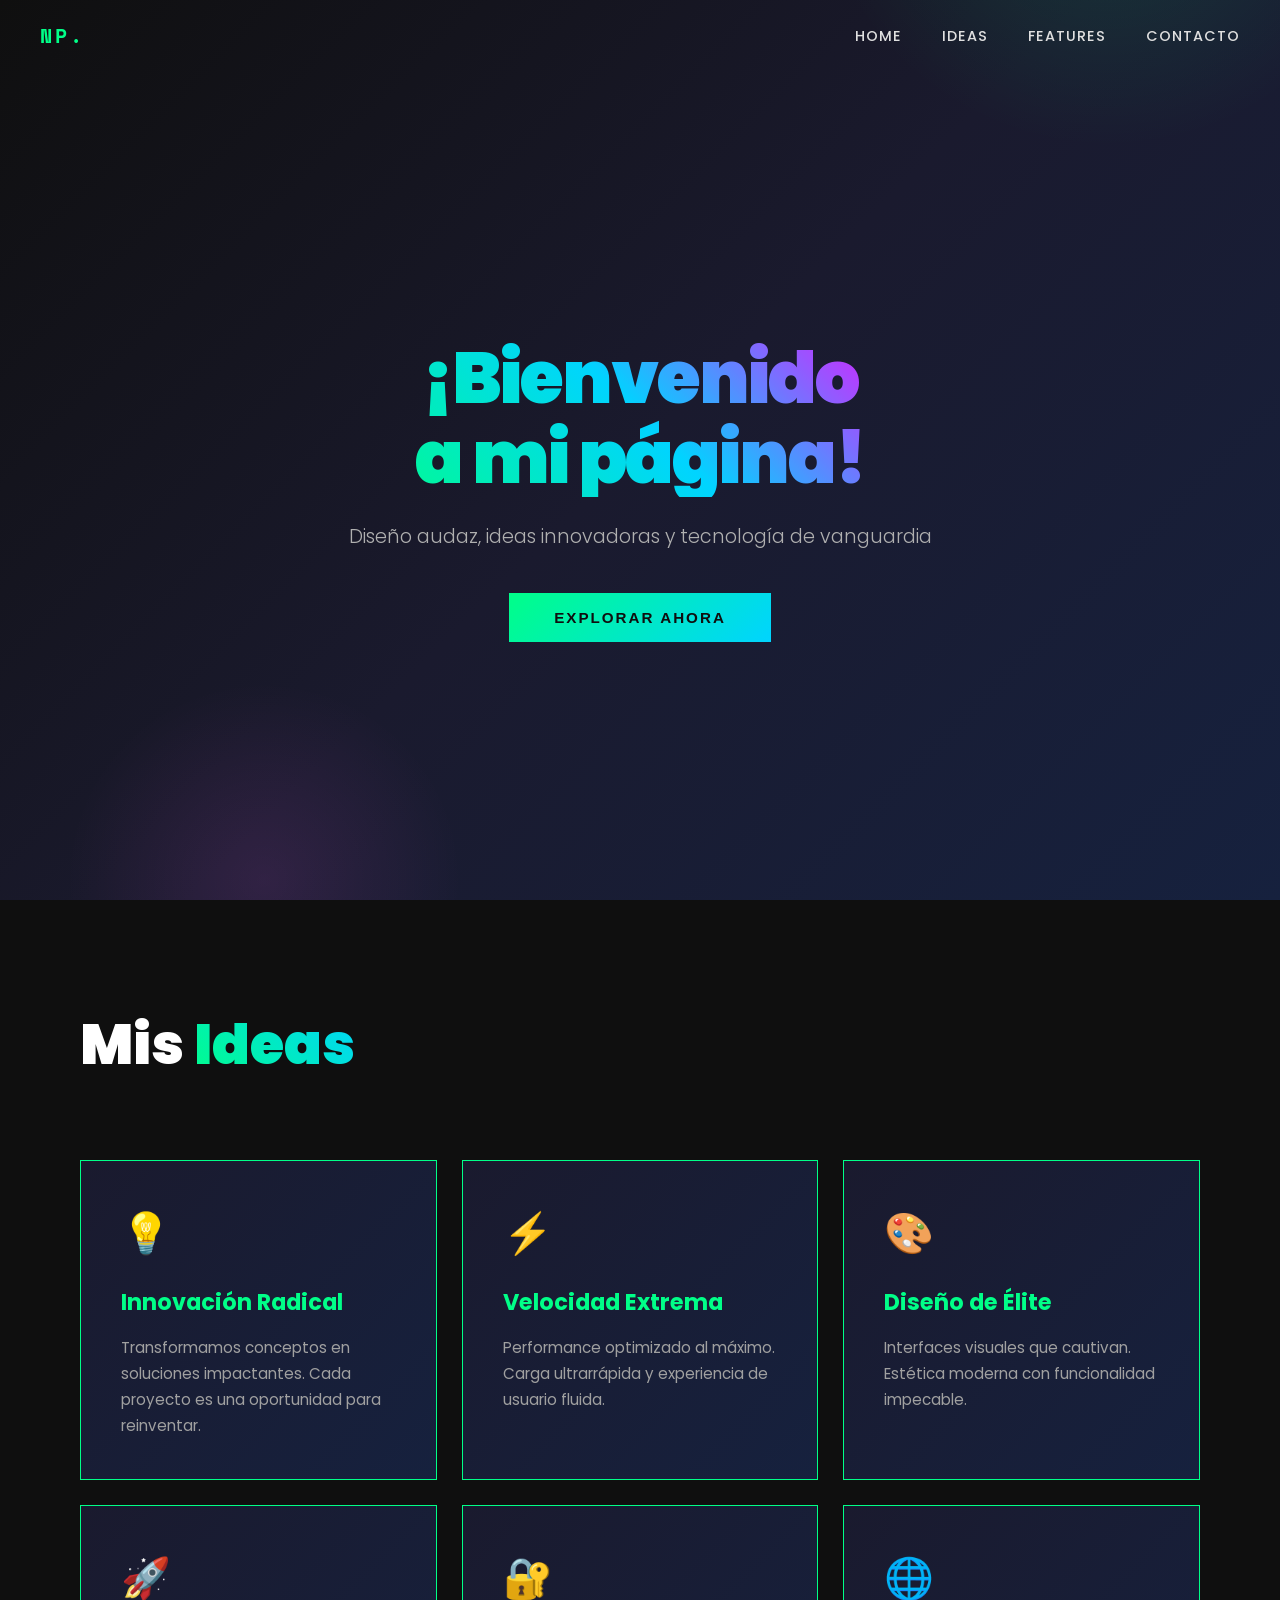
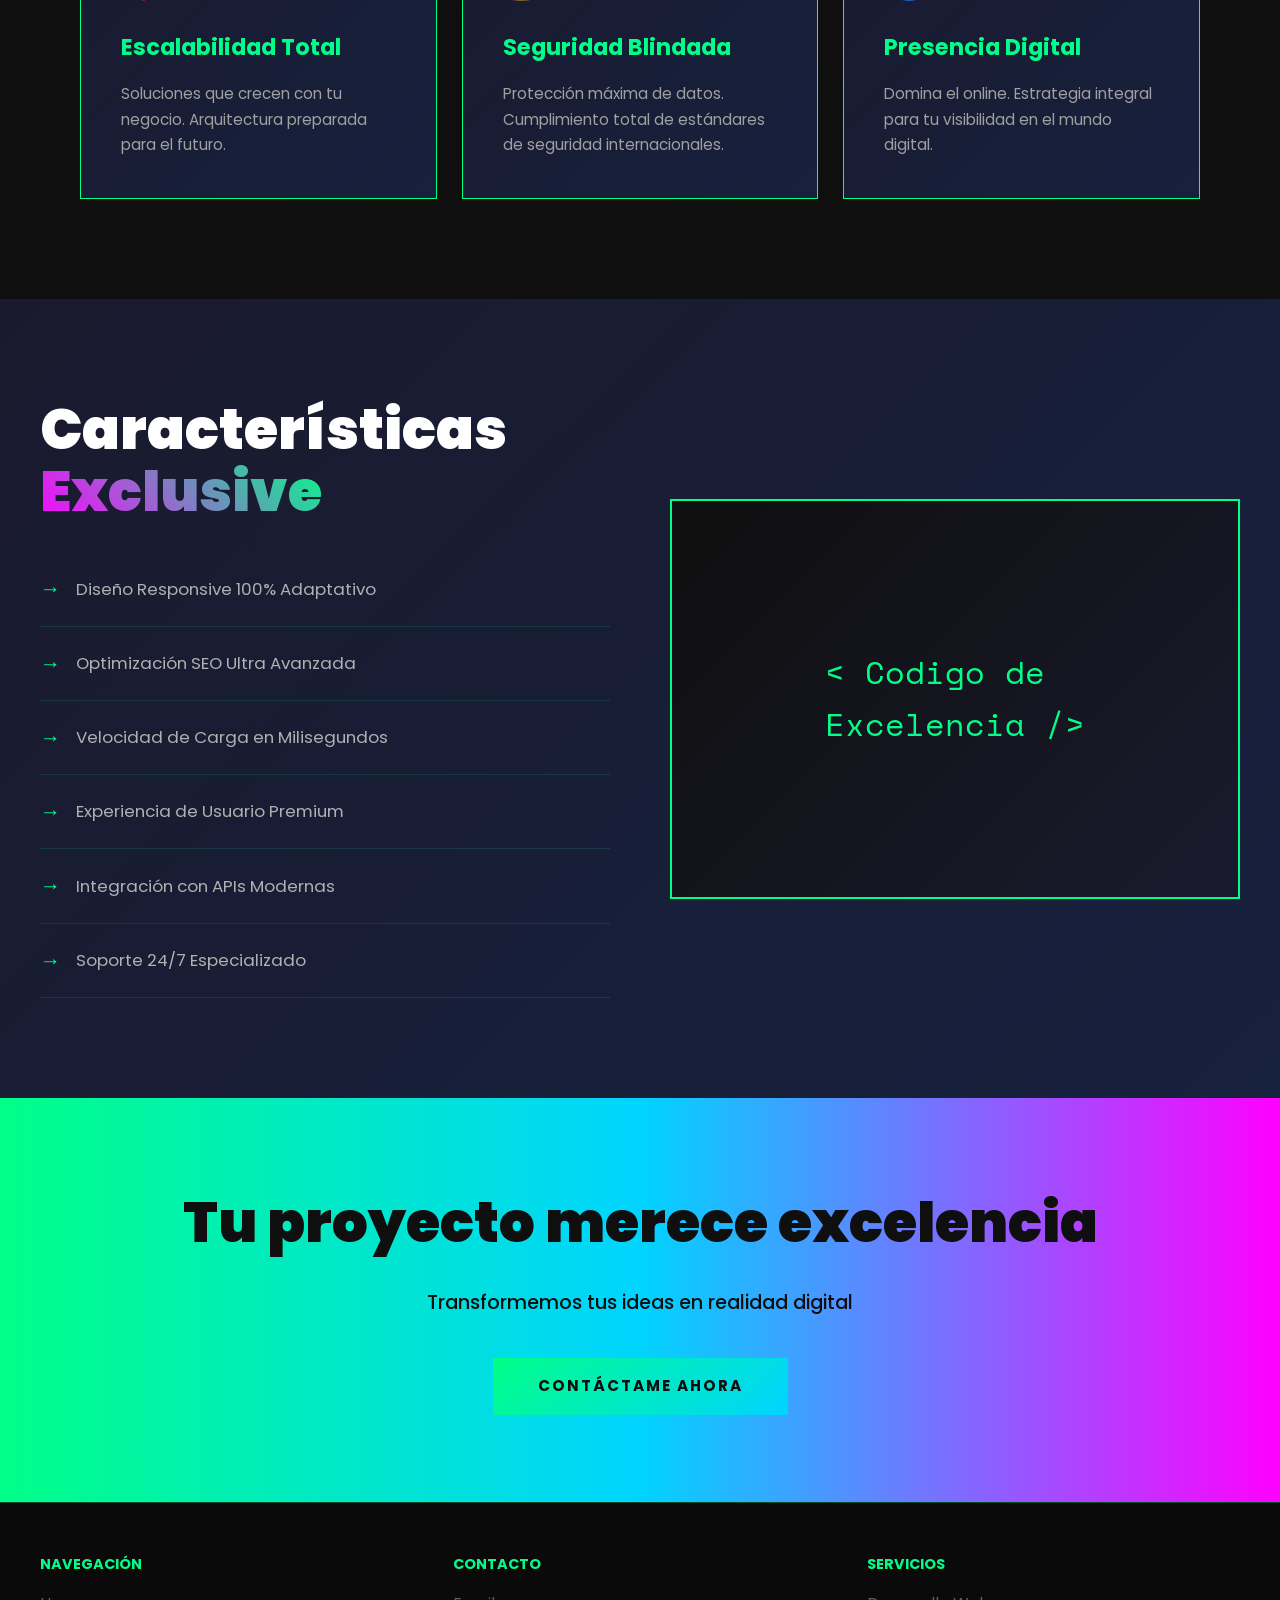
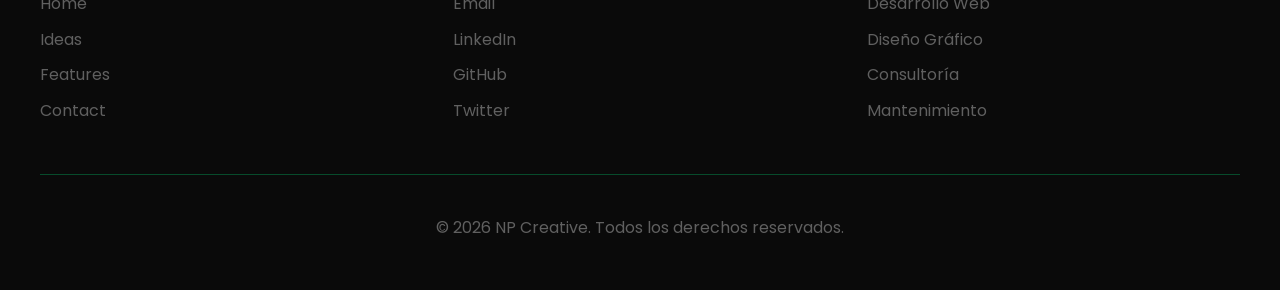
==== index.html @ 991c985b "Antiguo — Creado: página de contacto y CSS compartido" ====
<!DOCTYPE html>
<html lang="es">
<head>
    <meta charset="UTF-8">
    <meta name="viewport" content="width=device-width, initial-scale=1.0">
    <title>Bienvenido a mi página</title>
    <link href="https://fonts.googleapis.com/css2?family=Poppins:wght@300;500;700;900&family=Space+Mono:wght@400;700&display=swap" rel="stylesheet">
    <link rel="stylesheet" href="styles.css">
</head>
<body>
    <!-- Header Minimalista -->
    <header>
        <div class="logo">NP.</div>
        <nav>
            <ul>
                <li><a href="index.html">Home</a></li>
                <li><a href="index.html#ideas">Ideas</a></li>
                <li><a href="index.html#features">Features</a></li>
                <li><a href="contacto.html">Contacto</a></li>
            </ul>
        </nav>
    </header>

    <!-- Hero Impactante -->
    <section class="hero" id="inicio">
        <div class="hero-content">
            <h1>¡Bienvenido<br>a mi página!</h1>
            <p>Diseño audaz, ideas innovadoras y tecnología de vanguardia</p>
            <button class="btn-primary">Explorar Ahora</button>
        </div>
    </section>

    <!-- Ideas Destacadas -->
    <section class="ideas-section" id="ideas">
        <div class="container">
            <h2 class="section-title">Mis <span>Ideas</span></h2>
            <div class="ideas-grid">
                <div class="idea-card">
                    <div class="idea-icon">💡</div>
                    <h3>Innovación Radical</h3>
                    <p>Transformamos conceptos en soluciones impactantes. Cada proyecto es una oportunidad para reinventar.</p>
                </div>
                <div class="idea-card">
                    <div class="idea-icon">⚡</div>
                    <h3>Velocidad Extrema</h3>
                    <p>Performance optimizado al máximo. Carga ultrarrápida y experiencia de usuario fluida.</p>
                </div>
                <div class="idea-card">
                    <div class="idea-icon">🎨</div>
                    <h3>Diseño de Élite</h3>
                    <p>Interfaces visuales que cautivan. Estética moderna con funcionalidad impecable.</p>
                </div>
                <div class="idea-card">
                    <div class="idea-icon">🚀</div>
                    <h3>Escalabilidad Total</h3>
                    <p>Soluciones que crecen con tu negocio. Arquitectura preparada para el futuro.</p>
                </div>
                <div class="idea-card">
                    <div class="idea-icon">🔐</div>
                    <h3>Seguridad Blindada</h3>
                    <p>Protección máxima de datos. Cumplimiento total de estándares de seguridad internacionales.</p>
                </div>
                <div class="idea-card">
                    <div class="idea-icon">🌐</div>
                    <h3>Presencia Digital</h3>
                    <p>Domina el online. Estrategia integral para tu visibilidad en el mundo digital.</p>
                </div>
            </div>
        </div>
    </section>

    <!-- Features Avanzadas -->
    <section class="features-section" id="features">
        <div class="features-content">
            <h2>Características <span>Exclusive</span></h2>
            <ul class="features-list">
                <li>Diseño Responsive 100% Adaptativo</li>
                <li>Optimización SEO Ultra Avanzada</li>
                <li>Velocidad de Carga en Milisegundos</li>
                <li>Experiencia de Usuario Premium</li>
                <li>Integración con APIs Modernas</li>
                <li>Soporte 24/7 Especializado</li>
            </ul>
        </div>
        <div class="features-visual">
            &lt; Codigo de<br>Excelencia /&gt;
        </div>
    </section>

    <!-- Call to Action -->
    <section class="cta-section" id="contacto">
        <h2>Tu proyecto merece excelencia</h2>
        <p>Transformemos tus ideas en realidad digital</p>
        <a href="contacto.html" class="btn-primary" style="text-decoration: none; display: inline-block;">Contáctame Ahora</a>
    </section>

    <!-- Footer Moderno -->
    <footer>
        <div class="footer-content">
            <div class="footer-col">
                <h4>Navegación</h4>
                <a href="index.html">Home</a>
                <a href="#ideas">Ideas</a>
                <a href="#features">Features</a>
                <a href="contacto.html">Contact</a>
            </div>
            <div class="footer-col">
                <h4>Contacto</h4>
                <a href="mailto:hola@mipagina.com">Email</a>
                <a href="#">LinkedIn</a>
                <a href="#">GitHub</a>
                <a href="#">Twitter</a>
            </div>
            <div class="footer-col">
                <h4>Servicios</h4>
                <a href="#">Desarrollo Web</a>
                <a href="#">Diseño Gráfico</a>
                <a href="#">Consultoría</a>
                <a href="#">Mantenimiento</a>
            </div>
        </div>
        <div class="footer-bottom">
            <p>&copy; 2026 NP Creative. Todos los derechos reservados.</p>
        </div>
    </footer>
</body>
</html>
---- styles.css ----
* {
    margin: 0;
    padding: 0;
    box-sizing: border-box;
}

body {
    font-family: 'Poppins', sans-serif;
    line-height: 1.6;
    color: #1a1a1a;
    background: #0f0f0f;
    overflow-x: hidden;
}

/* Header Minimalista */
header {
    background: transparent;
    padding: 20px 40px;
    position: fixed;
    top: 0;
    width: 100%;
    z-index: 100;
    display: flex;
    justify-content: space-between;
    align-items: center;
}

.logo {
    font-size: 20px;
    font-weight: 900;
    color: #00ff88;
    text-transform: uppercase;
    letter-spacing: 3px;
    font-family: 'Space Mono', monospace;
}

nav ul {
    display: flex;
    list-style: none;
    gap: 40px;
}

nav a {
    color: #e0e0e0;
    text-decoration: none;
    font-size: 0.9rem;
    font-weight: 500;
    text-transform: uppercase;
    letter-spacing: 1px;
    position: relative;
    transition: color 0.3s;
}

nav a::after {
    content: '';
    position: absolute;
    bottom: -5px;
    left: 0;
    width: 0;
    height: 2px;
    background: #00ff88;
    transition: width 0.3s;
}

nav a:hover {
    color: #00ff88;
}

nav a:hover::after {
    width: 100%;
}

/* Hero Section Audaz */
.hero {
    background: linear-gradient(135deg, #0f0f0f 0%, #1a1a2e 50%, #16213e 100%);
    color: white;
    padding: 180px 40px 100px;
    min-height: 100vh;
    display: flex;
    align-items: center;
    justify-content: center;
    flex-direction: column;
    position: relative;
    overflow: hidden;
}

.hero::before {
    content: '';
    position: absolute;
    top: -50%;
    right: -10%;
    width: 600px;
    height: 600px;
    background: radial-gradient(circle, rgba(0, 255, 136, 0.15) 0%, transparent 70%);
    border-radius: 50%;
    animation: float 20s infinite ease-in-out;
}

.hero::after {
    content: '';
    position: absolute;
    bottom: -20%;
    left: 5%;
    width: 400px;
    height: 400px;
    background: radial-gradient(circle, rgba(255, 100, 255, 0.1) 0%, transparent 70%);
    border-radius: 50%;
    animation: float 25s infinite ease-in-out 2s;
}

.hero-content {
    position: relative;
    z-index: 2;
    text-align: center;
    max-width: 900px;
}

.hero h1 {
    font-size: 4.5rem;
    font-weight: 900;
    margin-bottom: 25px;
    background: linear-gradient(45deg, #00ff88, #00d4ff, #ff00ff);
    -webkit-background-clip: text;
    -webkit-text-fill-color: transparent;
    background-clip: text;
    letter-spacing: -2px;
    line-height: 1.1;
    animation: fadeInScale 1s ease-out;
}

.hero p {
    font-size: 1.2rem;
    margin-bottom: 40px;
    color: #b0b0b0;
    font-weight: 300;
    animation: fadeIn 1s ease-out 0.3s both;
}

.btn-primary {
    background: linear-gradient(135deg, #00ff88 0%, #00d4ff 100%);
    color: #0f0f0f;
    padding: 16px 45px;
    border: none;
    border-radius: 0;
    font-size: 0.95rem;
    font-weight: 700;
    cursor: pointer;
    transition: all 0.3s;
    text-transform: uppercase;
    letter-spacing: 2px;
    position: relative;
    overflow: hidden;
    animation: fadeIn 1s ease-out 0.5s both;
    text-decoration: none;
    display: inline-block;
}

.btn-primary::before {
    content: '';
    position: absolute;
    top: 0;
    left: -100%;
    width: 100%;
    height: 100%;
    background: rgba(255, 255, 255, 0.2);
    transition: left 0.3s;
}

.btn-primary:hover::before {
    left: 100%;
}

.btn-primary:hover {
    transform: translateY(-5px);
    box-shadow: 0 15px 40px rgba(0, 255, 136, 0.4);
}

/* Container */
.container {
    max-width: 1300px;
    margin: 0 auto;
    padding: 0 40px;
}

/* Ideas Section */
.ideas-section {
    padding: 100px 40px;
    background: #0f0f0f;
    position: relative;
}

.section-title {
    text-align: left;
    font-size: 3.5rem;
    margin-bottom: 70px;
    color: white;
    font-weight: 900;
    max-width: 600px;
}

.section-title.center {
    text-align: center;
    max-width: 100%;
}

.section-title span {
    background: linear-gradient(45deg, #00ff88, #00d4ff);
    -webkit-background-clip: text;
    -webkit-text-fill-color: transparent;
    background-clip: text;
}

.ideas-grid {
    display: grid;
    grid-template-columns: repeat(auto-fit, minmax(320px, 1fr));
    gap: 25px;
}

.idea-card {
    background: linear-gradient(135deg, #1a1a2e 0%, #16213e 100%);
    padding: 40px;
    border: 1px solid #00ff88;
    border-radius: 0;
    transition: all 0.3s;
    text-align: left;
    position: relative;
    overflow: hidden;
}

.idea-card::before {
    content: '';
    position: absolute;
    top: 0;
    left: -100%;
    width: 100%;
    height: 100%;
    background: linear-gradient(90deg, transparent, rgba(0, 255, 136, 0.2), transparent);
    transition: left 0.5s;
}

.idea-card:hover {
    transform: translateY(-8px);
    border-color: #00d4ff;
    box-shadow: 0 20px 60px rgba(0, 255, 136, 0.2);
}

.idea-card:hover::before {
    left: 100%;
}

.idea-icon {
    font-size: 2.5rem;
    margin-bottom: 20px;
    display: block;
}

.idea-card h3 {
    font-size: 1.4rem;
    margin-bottom: 15px;
    color: #00ff88;
    font-weight: 700;
}

.idea-card p {
    color: #a0a0a0;
    font-size: 0.95rem;
    line-height: 1.7;
    position: relative;
    z-index: 1;
}

/* Features Section */
.features-section {
    padding: 100px 40px;
    background: linear-gradient(135deg, #1a1a2e 0%, #16213e 100%);
    display: grid;
    grid-template-columns: 1fr 1fr;
    gap: 60px;
    align-items: center;
}

.features-content h2 {
    font-size: 3.5rem;
    font-weight: 900;
    margin-bottom: 30px;
    color: white;
    line-height: 1.1;
}

.features-content h2 span {
    background: linear-gradient(45deg, #ff00ff, #00ff88);
    -webkit-background-clip: text;
    -webkit-text-fill-color: transparent;
    background-clip: text;
}

.features-list {
    list-style: none;
}

.features-list li {
    padding: 20px 0;
    color: #b0b0b0;
    font-size: 1.05rem;
    border-bottom: 1px solid #00ff8822;
    display: flex;
    align-items: center;
    gap: 15px;
}

.features-list li::before {
    content: '→';
    color: #00ff88;
    font-weight: bold;
    font-size: 1.3rem;
}

.features-visual {
    position: relative;
    height: 400px;
    background: linear-gradient(135deg, #0f0f0f 0%, #1a1a2e 100%);
    border: 2px solid #00ff88;
    border-radius: 0;
    display: flex;
    align-items: center;
    justify-content: center;
    color: #00ff88;
    font-family: 'Space Mono', monospace;
    font-size: 2rem;
}

/* Call to Action */
.cta-section {
    background: linear-gradient(90deg, #00ff88 0%, #00d4ff 50%, #ff00ff 100%);
    color: #0f0f0f;
    padding: 80px 40px;
    text-align: center;
    position: relative;
    overflow: hidden;
}

.cta-section h2 {
    font-size: 3.5rem;
    margin-bottom: 20px;
    font-weight: 900;
}

.cta-section p {
    font-size: 1.2rem;
    margin-bottom: 40px;
    font-weight: 500;
}

/* Contact Section */
.contact-section {
    padding: 100px 40px;
    background: #0f0f0f;
    position: relative;
}

.contact-grid {
    display: grid;
    grid-template-columns: 1fr 1fr;
    gap: 60px;
    align-items: start;
}

.contact-form {
    display: flex;
    flex-direction: column;
    gap: 20px;
}

.form-group {
    display: flex;
    flex-direction: column;
    gap: 10px;
}

.form-group label {
    color: #00ff88;
    font-weight: 600;
    text-transform: uppercase;
    font-size: 0.9rem;
    letter-spacing: 1px;
}

.form-group input,
.form-group textarea {
    background: linear-gradient(135deg, #1a1a2e 0%, #16213e 100%);
    border: 1px solid #00ff88;
    color: #e0e0e0;
    padding: 15px;
    font-family: 'Poppins', sans-serif;
    font-size: 1rem;
    transition: all 0.3s;
}

.form-group input:focus,
.form-group textarea:focus {
    outline: none;
    border-color: #00d4ff;
    box-shadow: 0 0 20px rgba(0, 255, 136, 0.3);
}

.form-group textarea {
    resize: vertical;
    min-height: 150px;
}

.contact-info {
    display: flex;
    flex-direction: column;
    gap: 40px;
}

.info-item {
    background: linear-gradient(135deg, #1a1a2e 0%, #16213e 100%);
    padding: 30px;
    border: 1px solid #00ff88;
    border-radius: 0;
    transition: all 0.3s;
}

.info-item:hover {
    border-color: #00d4ff;
    box-shadow: 0 20px 60px rgba(0, 255, 136, 0.2);
    transform: translateY(-8px);
}

.info-item h3 {
    color: #00ff88;
    font-size: 1.3rem;
    margin-bottom: 15px;
    text-transform: uppercase;
    letter-spacing: 1px;
}

.info-item p {
    color: #b0b0b0;
    font-size: 1.1rem;
    line-height: 1.7;
}

.info-item a {
    color: #00d4ff;
    text-decoration: none;
    transition: color 0.3s;
}

.info-item a:hover {
    color: #00ff88;
}

/* Footer */
footer {
    background: #0a0a0a;
    color: #606060;
    padding: 50px 40px;
    border-top: 1px solid #00ff8844;
}

.footer-content {
    max-width: 1300px;
    margin: 0 auto;
    display: grid;
    grid-template-columns: repeat(auto-fit, minmax(250px, 1fr));
    gap: 40px;
}

.footer-col h4 {
    color: #00ff88;
    margin-bottom: 15px;
    font-weight: 700;
    text-transform: uppercase;
    font-size: 0.9rem;
}

.footer-col a {
    color: #606060;
    text-decoration: none;
    display: block;
    margin-bottom: 10px;
    transition: color 0.3s;
}

.footer-col a:hover {
    color: #00ff88;
}

.footer-bottom {
    text-align: center;
    margin-top: 40px;
    padding-top: 40px;
    border-top: 1px solid #00ff8844;
    grid-column: 1 / -1;
}

/* Animations */
@keyframes float {
    0%, 100% { transform: translateY(0px) translateX(0px); }
    50% { transform: translateY(30px) translateX(20px); }
}

@keyframes fadeIn {
    from {
        opacity: 0;
    }
    to {
        opacity: 1;
    }
}

@keyframes fadeInScale {
    from {
        opacity: 0;
        transform: scale(0.95);
    }
    to {
        opacity: 1;
        transform: scale(1);
    }
}

/* Responsive */
@media (max-width: 768px) {
    nav ul {
        gap: 20px;
    }

    .hero {
        padding: 120px 20px 60px;
    }

    .hero h1 {
        font-size: 2.5rem;
    }

    .hero p {
        font-size: 1rem;
    }

    .section-title {
        font-size: 2rem;
        margin-bottom: 40px;
    }

    .ideas-grid {
        grid-template-columns: 1fr;
    }

    .features-section {
        grid-template-columns: 1fr;
    }

    .contact-grid {
        grid-template-columns: 1fr;
    }

    .cta-section h2 {
        font-size: 2rem;
    }

    .footer-content {
        grid-template-columns: 1fr;
    }
}
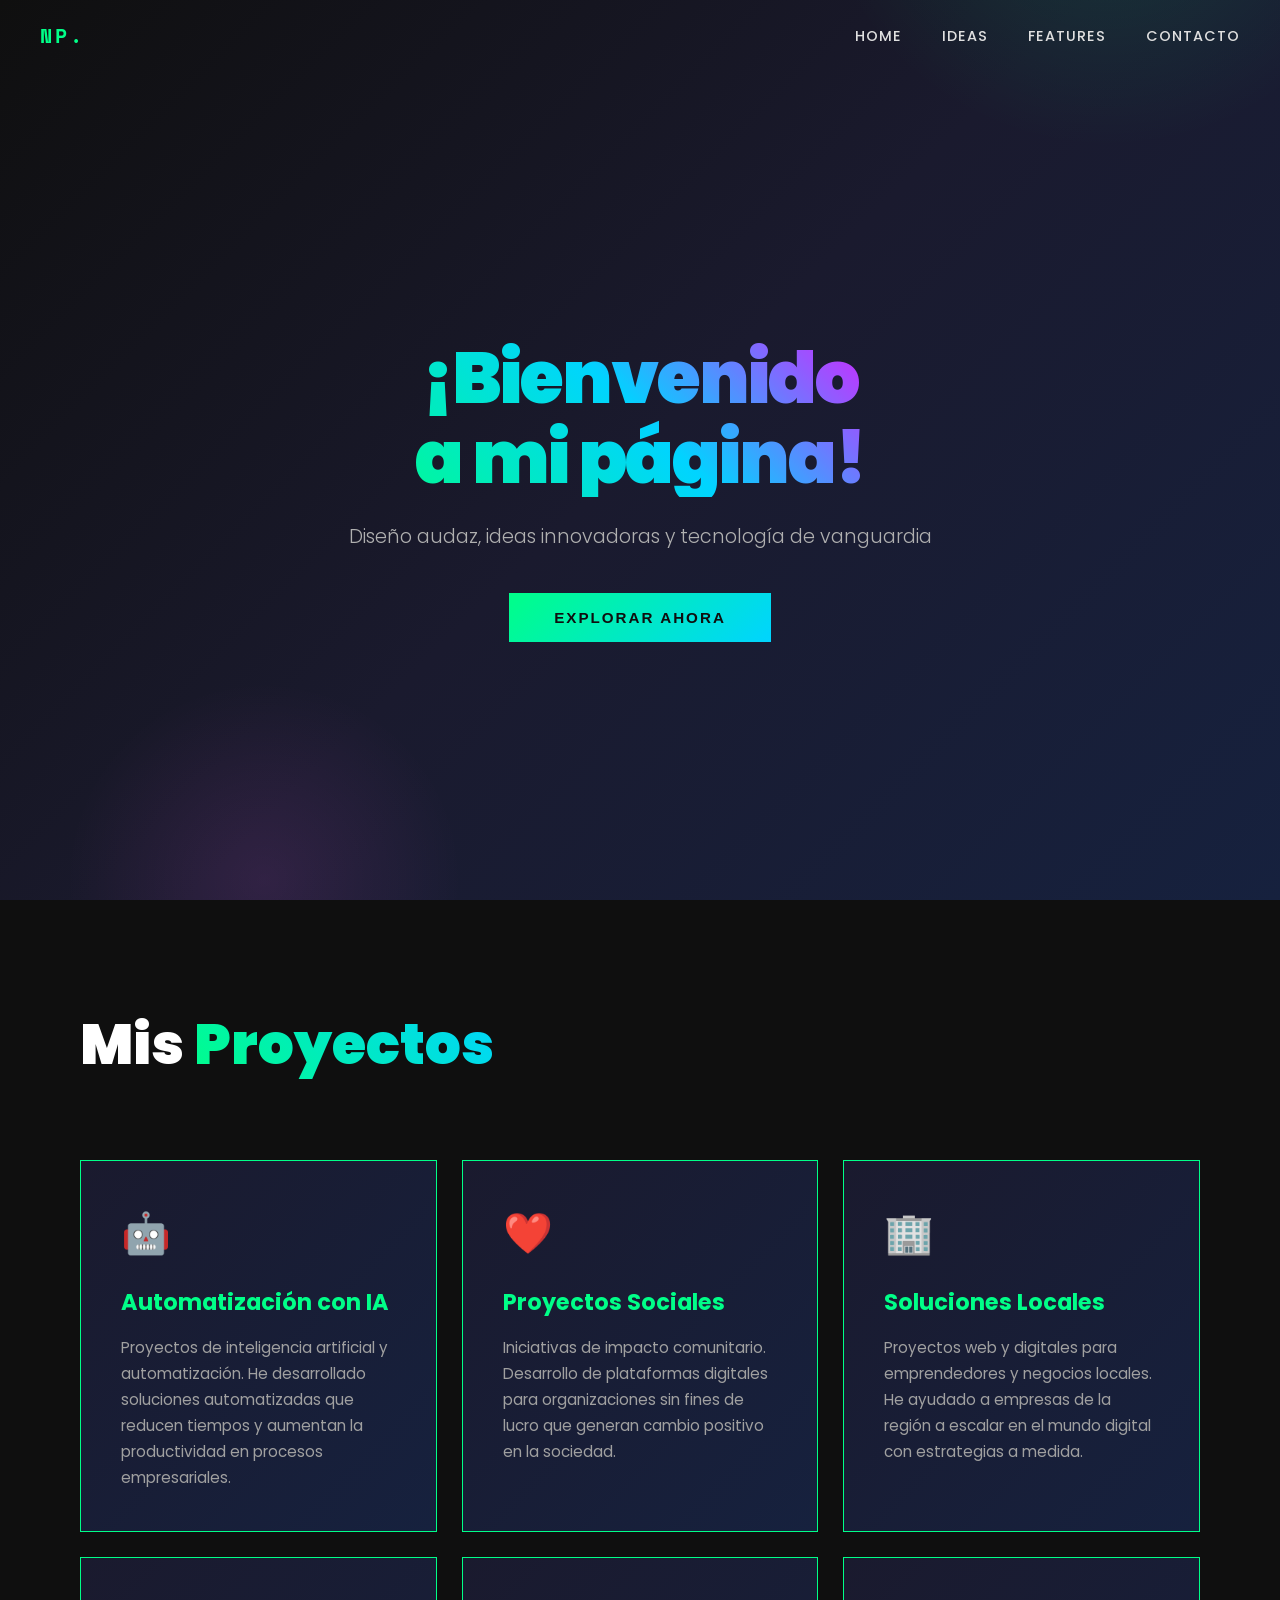
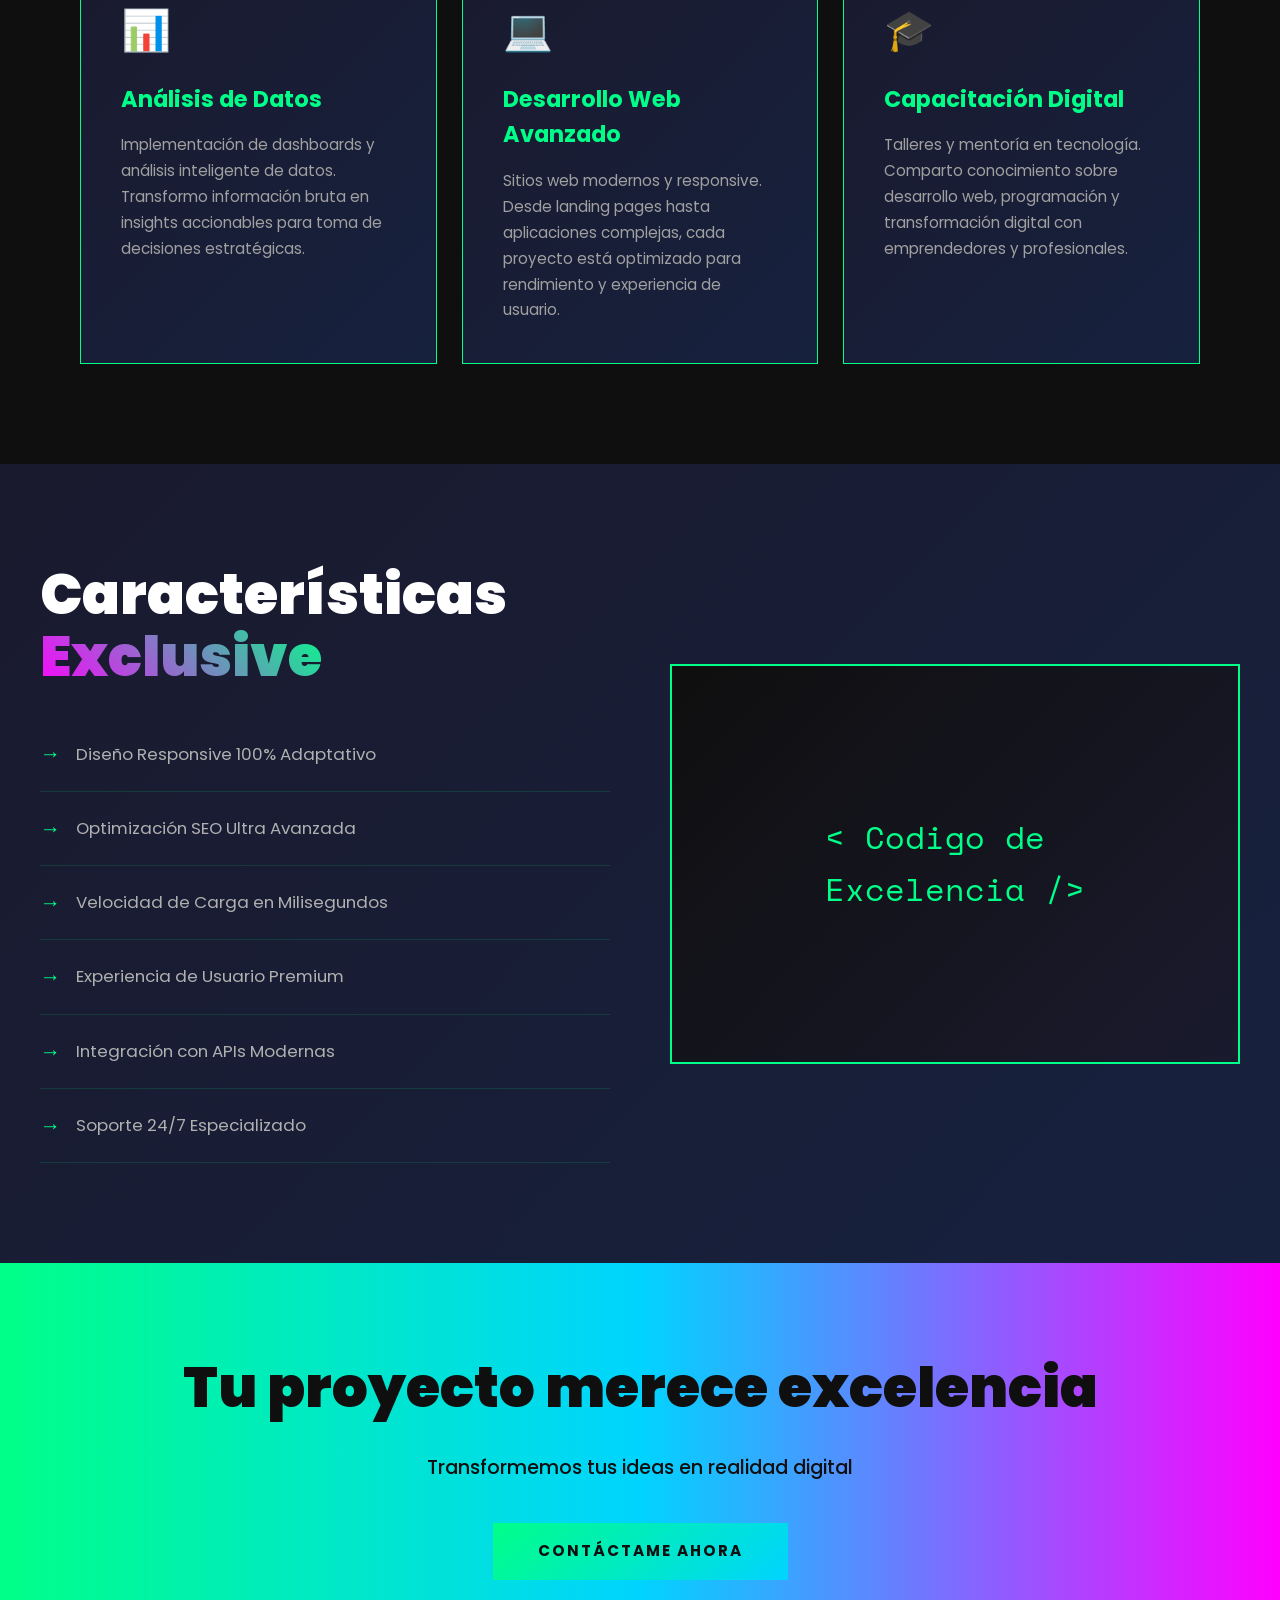
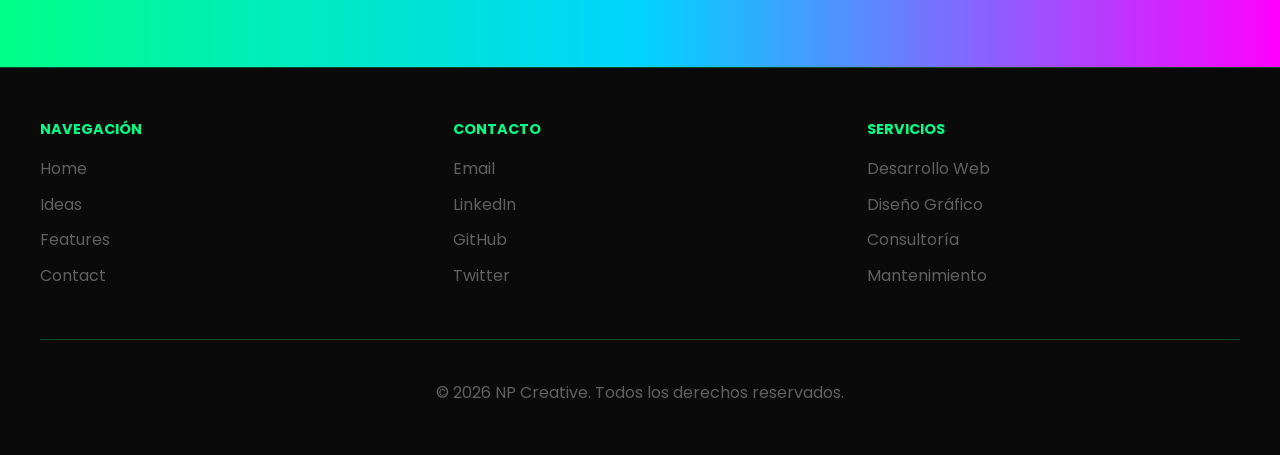
==== commit 0589567e: "Antiguo — Creado: página de contacto y CSS compartido" ====
--- a/index.html
+++ b/index.html
@@ -33,37 +33,37 @@
     <!-- Ideas Destacadas -->
     <section class="ideas-section" id="ideas">
         <div class="container">
-            <h2 class="section-title">Mis <span>Ideas</span></h2>
+            <h2 class="section-title">Mis <span>Proyectos</span></h2>
             <div class="ideas-grid">
                 <div class="idea-card">
-                    <div class="idea-icon">💡</div>
-                    <h3>Innovación Radical</h3>
-                    <p>Transformamos conceptos en soluciones impactantes. Cada proyecto es una oportunidad para reinventar.</p>
+                    <div class="idea-icon">🤖</div>
+                    <h3>Automatización con IA</h3>
+                    <p>Proyectos de inteligencia artificial y automatización. He desarrollado soluciones automatizadas que reducen tiempos y aumentan la productividad en procesos empresariales.</p>
                 </div>
                 <div class="idea-card">
-                    <div class="idea-icon">⚡</div>
-                    <h3>Velocidad Extrema</h3>
-                    <p>Performance optimizado al máximo. Carga ultrarrápida y experiencia de usuario fluida.</p>
+                    <div class="idea-icon">❤️</div>
+                    <h3>Proyectos Sociales</h3>
+                    <p>Iniciativas de impacto comunitario. Desarrollo de plataformas digitales para organizaciones sin fines de lucro que generan cambio positivo en la sociedad.</p>
                 </div>
                 <div class="idea-card">
-                    <div class="idea-icon">🎨</div>
-                    <h3>Diseño de Élite</h3>
-                    <p>Interfaces visuales que cautivan. Estética moderna con funcionalidad impecable.</p>
+                    <div class="idea-icon">🏢</div>
+                    <h3>Soluciones Locales</h3>
+                    <p>Proyectos web y digitales para emprendedores y negocios locales. He ayudado a empresas de la región a escalar en el mundo digital con estrategias a medida.</p>
                 </div>
                 <div class="idea-card">
-                    <div class="idea-icon">🚀</div>
-                    <h3>Escalabilidad Total</h3>
-                    <p>Soluciones que crecen con tu negocio. Arquitectura preparada para el futuro.</p>
+                    <div class="idea-icon">📊</div>
+                    <h3>Análisis de Datos</h3>
+                    <p>Implementación de dashboards y análisis inteligente de datos. Transformo información bruta en insights accionables para toma de decisiones estratégicas.</p>
                 </div>
                 <div class="idea-card">
-                    <div class="idea-icon">🔐</div>
-                    <h3>Seguridad Blindada</h3>
-                    <p>Protección máxima de datos. Cumplimiento total de estándares de seguridad internacionales.</p>
+                    <div class="idea-icon">💻</div>
+                    <h3>Desarrollo Web Avanzado</h3>
+                    <p>Sitios web modernos y responsive. Desde landing pages hasta aplicaciones complejas, cada proyecto está optimizado para rendimiento y experiencia de usuario.</p>
                 </div>
                 <div class="idea-card">
-                    <div class="idea-icon">🌐</div>
-                    <h3>Presencia Digital</h3>
-                    <p>Domina el online. Estrategia integral para tu visibilidad en el mundo digital.</p>
+                    <div class="idea-icon">🎓</div>
+                    <h3>Capacitación Digital</h3>
+                    <p>Talleres y mentoría en tecnología. Comparto conocimiento sobre desarrollo web, programación y transformación digital con emprendedores y profesionales.</p>
                 </div>
             </div>
         </div>
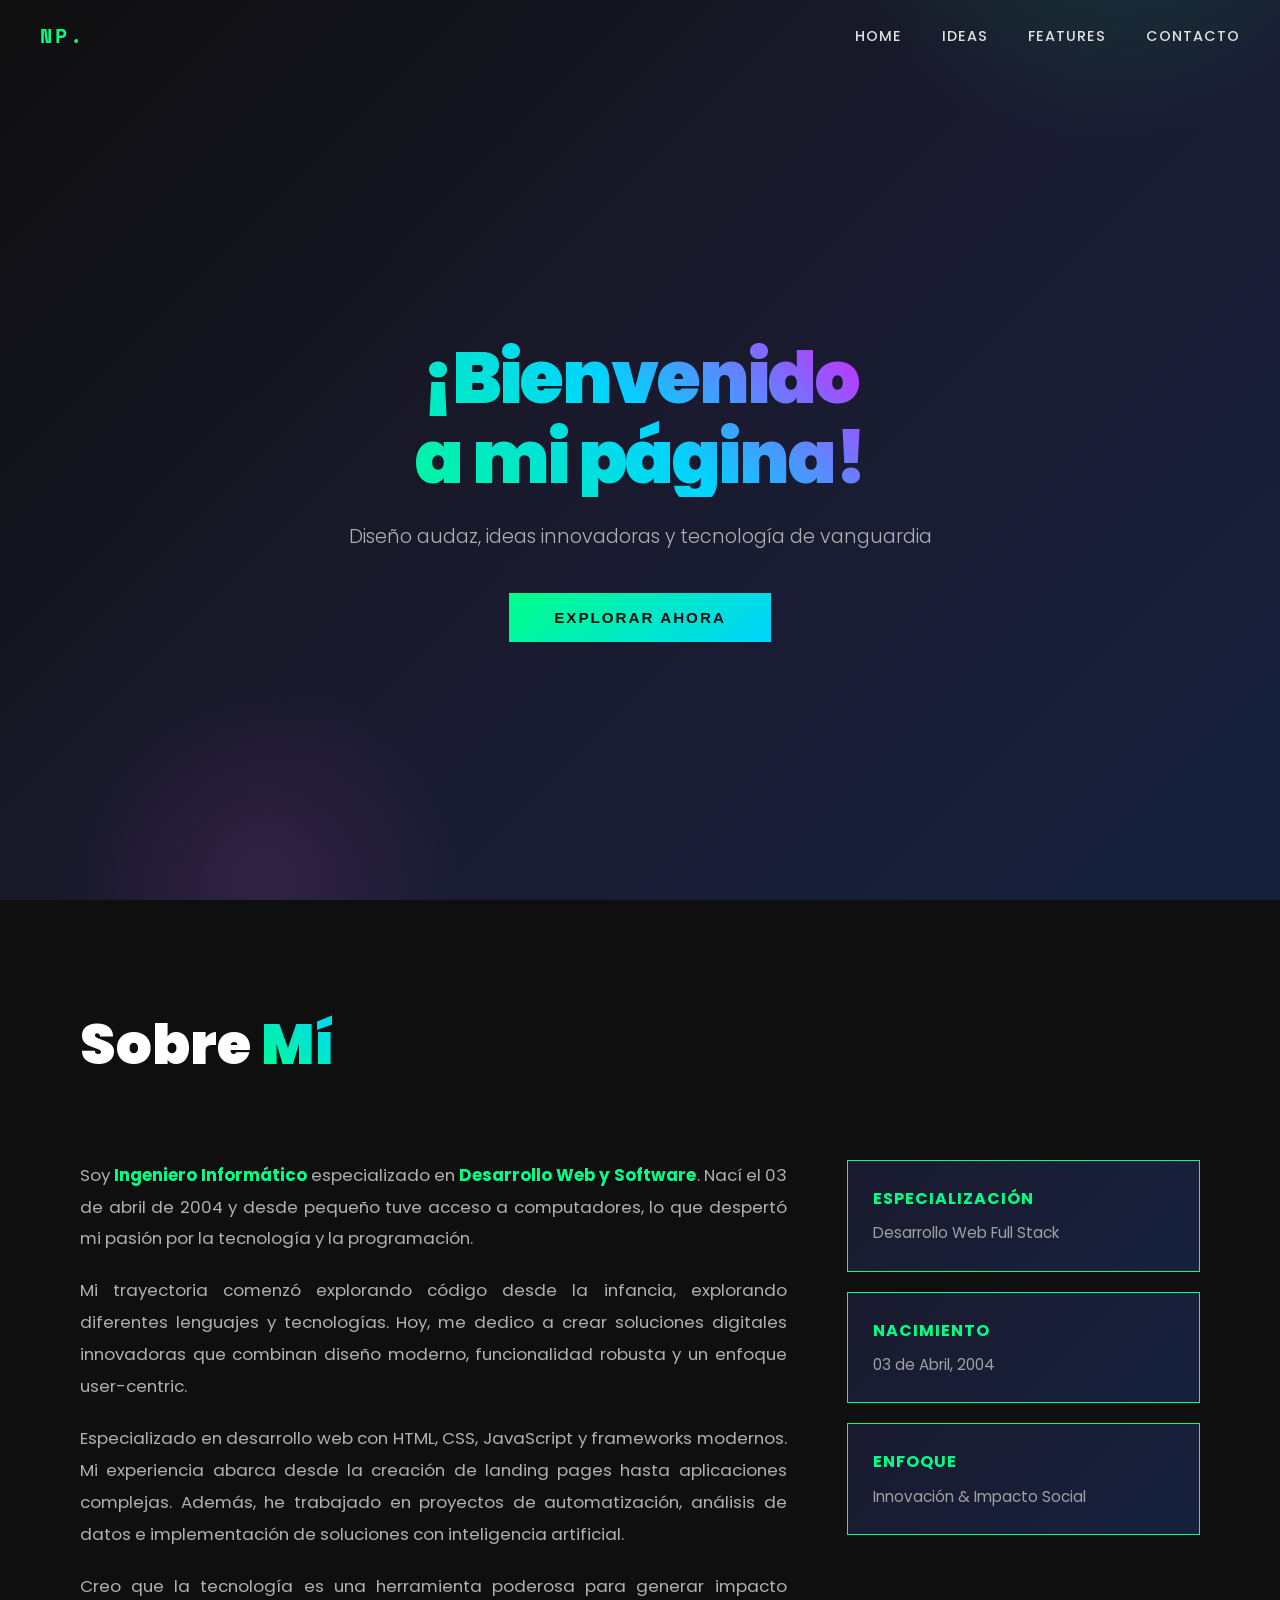
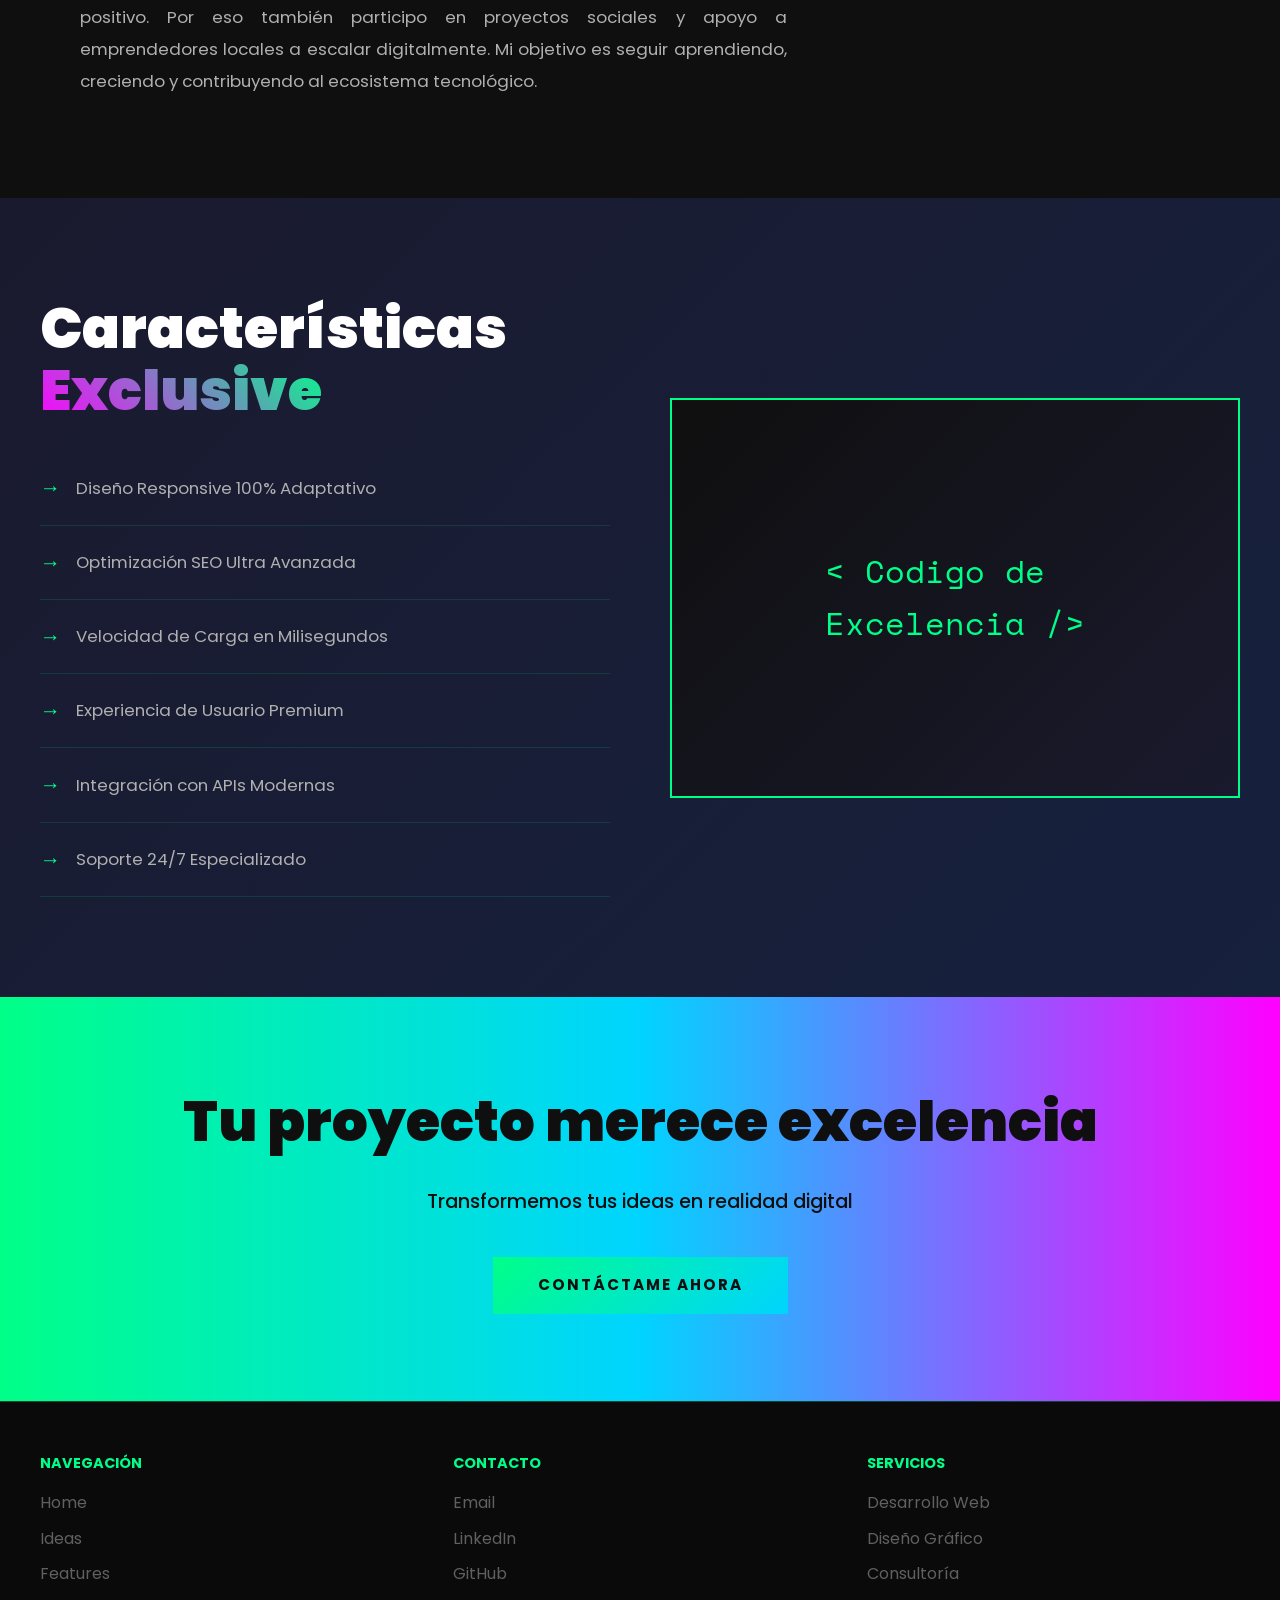
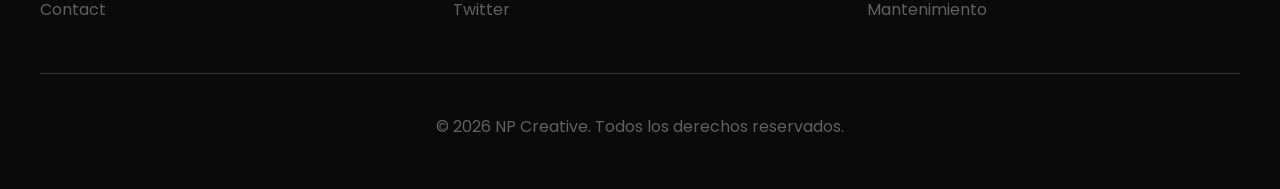
==== commit 5348496b: "Antiguo — Actualizado: especialización priorizada (Análisis & BD)" ====
--- a/index.html
+++ b/index.html
@@ -30,40 +30,33 @@
         </div>
     </section>
 
-    <!-- Ideas Destacadas -->
+    <!-- Sobre Mí -->
     <section class="ideas-section" id="ideas">
         <div class="container">
-            <h2 class="section-title">Mis <span>Proyectos</span></h2>
-            <div class="ideas-grid">
-                <div class="idea-card">
-                    <div class="idea-icon">🤖</div>
-                    <h3>Automatización con IA</h3>
-                    <p>Proyectos de inteligencia artificial y automatización. He desarrollado soluciones automatizadas que reducen tiempos y aumentan la productividad en procesos empresariales.</p>
+            <h2 class="section-title">Sobre <span>Mí</span></h2>
+            <div class="about-content">
+                <div class="about-text">
+                    <p>Soy <strong>Ingeniero Informático</strong> especializado en <strong>Desarrollo Web y Software</strong>. Nací el 03 de abril de 2004 y desde pequeño tuve acceso a computadores, lo que despertó mi pasión por la tecnología y la programación.</p>
+                    
+                    <p>Mi trayectoria comenzó explorando código desde la infancia, explorando diferentes lenguajes y tecnologías. Hoy, me dedico a crear soluciones digitales innovadoras que combinan diseño moderno, funcionalidad robusta y un enfoque user-centric.</p>
+                    
+                    <p>Especializado en desarrollo web con HTML, CSS, JavaScript y frameworks modernos. Mi experiencia abarca desde la creación de landing pages hasta aplicaciones complejas. Además, he trabajado en proyectos de automatización, análisis de datos e implementación de soluciones con inteligencia artificial.</p>
+                    
+                    <p>Creo que la tecnología es una herramienta poderosa para generar impacto positivo. Por eso también participo en proyectos sociales y apoyo a emprendedores locales a escalar digitalmente. Mi objetivo es seguir aprendiendo, creciendo y contribuyendo al ecosistema tecnológico.</p>
                 </div>
-                <div class="idea-card">
-                    <div class="idea-icon">❤️</div>
-                    <h3>Proyectos Sociales</h3>
-                    <p>Iniciativas de impacto comunitario. Desarrollo de plataformas digitales para organizaciones sin fines de lucro que generan cambio positivo en la sociedad.</p>
-                </div>
-                <div class="idea-card">
-                    <div class="idea-icon">🏢</div>
-                    <h3>Soluciones Locales</h3>
-                    <p>Proyectos web y digitales para emprendedores y negocios locales. He ayudado a empresas de la región a escalar en el mundo digital con estrategias a medida.</p>
-                </div>
-                <div class="idea-card">
-                    <div class="idea-icon">📊</div>
-                    <h3>Análisis de Datos</h3>
-                    <p>Implementación de dashboards y análisis inteligente de datos. Transformo información bruta en insights accionables para toma de decisiones estratégicas.</p>
-                </div>
-                <div class="idea-card">
-                    <div class="idea-icon">💻</div>
-                    <h3>Desarrollo Web Avanzado</h3>
-                    <p>Sitios web modernos y responsive. Desde landing pages hasta aplicaciones complejas, cada proyecto está optimizado para rendimiento y experiencia de usuario.</p>
-                </div>
-                <div class="idea-card">
-                    <div class="idea-icon">🎓</div>
-                    <h3>Capacitación Digital</h3>
-                    <p>Talleres y mentoría en tecnología. Comparto conocimiento sobre desarrollo web, programación y transformación digital con emprendedores y profesionales.</p>
+                <div class="about-highlight">
+                    <div class="highlight-item">
+                        <h3>Especialización</h3>
+                        <p>Desarrollo Web Full Stack</p>
+                    </div>
+                    <div class="highlight-item">
+                        <h3>Nacimiento</h3>
+                        <p>03 de Abril, 2004</p>
+                    </div>
+                    <div class="highlight-item">
+                        <h3>Enfoque</h3>
+                        <p>Innovación & Impacto Social</p>
+                    </div>
                 </div>
             </div>
         </div>
--- a/styles.css
+++ b/styles.css
@@ -269,6 +269,67 @@
     z-index: 1;
 }
 
+/* About Content */
+.about-content {
+    display: grid;
+    grid-template-columns: 2fr 1fr;
+    gap: 60px;
+    align-items: start;
+}
+
+.about-text {
+    display: flex;
+    flex-direction: column;
+    gap: 20px;
+}
+
+.about-text p {
+    color: #b0b0b0;
+    font-size: 1.05rem;
+    line-height: 1.9;
+    text-align: justify;
+}
+
+.about-text strong {
+    color: #00ff88;
+    font-weight: 700;
+}
+
+.about-highlight {
+    display: flex;
+    flex-direction: column;
+    gap: 20px;
+}
+
+.highlight-item {
+    background: linear-gradient(135deg, #1a1a2e 0%, #16213e 100%);
+    padding: 25px;
+    border: 1px solid #00ff88;
+    border-radius: 0;
+    transition: all 0.3s;
+}
+
+.highlight-item:hover {
+    border-color: #00d4ff;
+    box-shadow: 0 15px 40px rgba(0, 255, 136, 0.2);
+    transform: translateY(-5px);
+}
+
+.highlight-item h3 {
+    color: #00ff88;
+    font-size: 1rem;
+    text-transform: uppercase;
+    letter-spacing: 1px;
+    margin-bottom: 10px;
+    font-weight: 700;
+}
+
+.highlight-item p {
+    color: #a0a0a0;
+    font-size: 0.95rem;
+    line-height: 1.6;
+}
+
 /* Features Section */
 .features-section {
     padding: 100px 40px;
@@ -549,6 +610,11 @@
         grid-template-columns: 1fr;
     }
 
+    .about-content {
+        grid-template-columns: 1fr;
+        gap: 40px;
+    }
+
     .features-section {
         grid-template-columns: 1fr;
     }
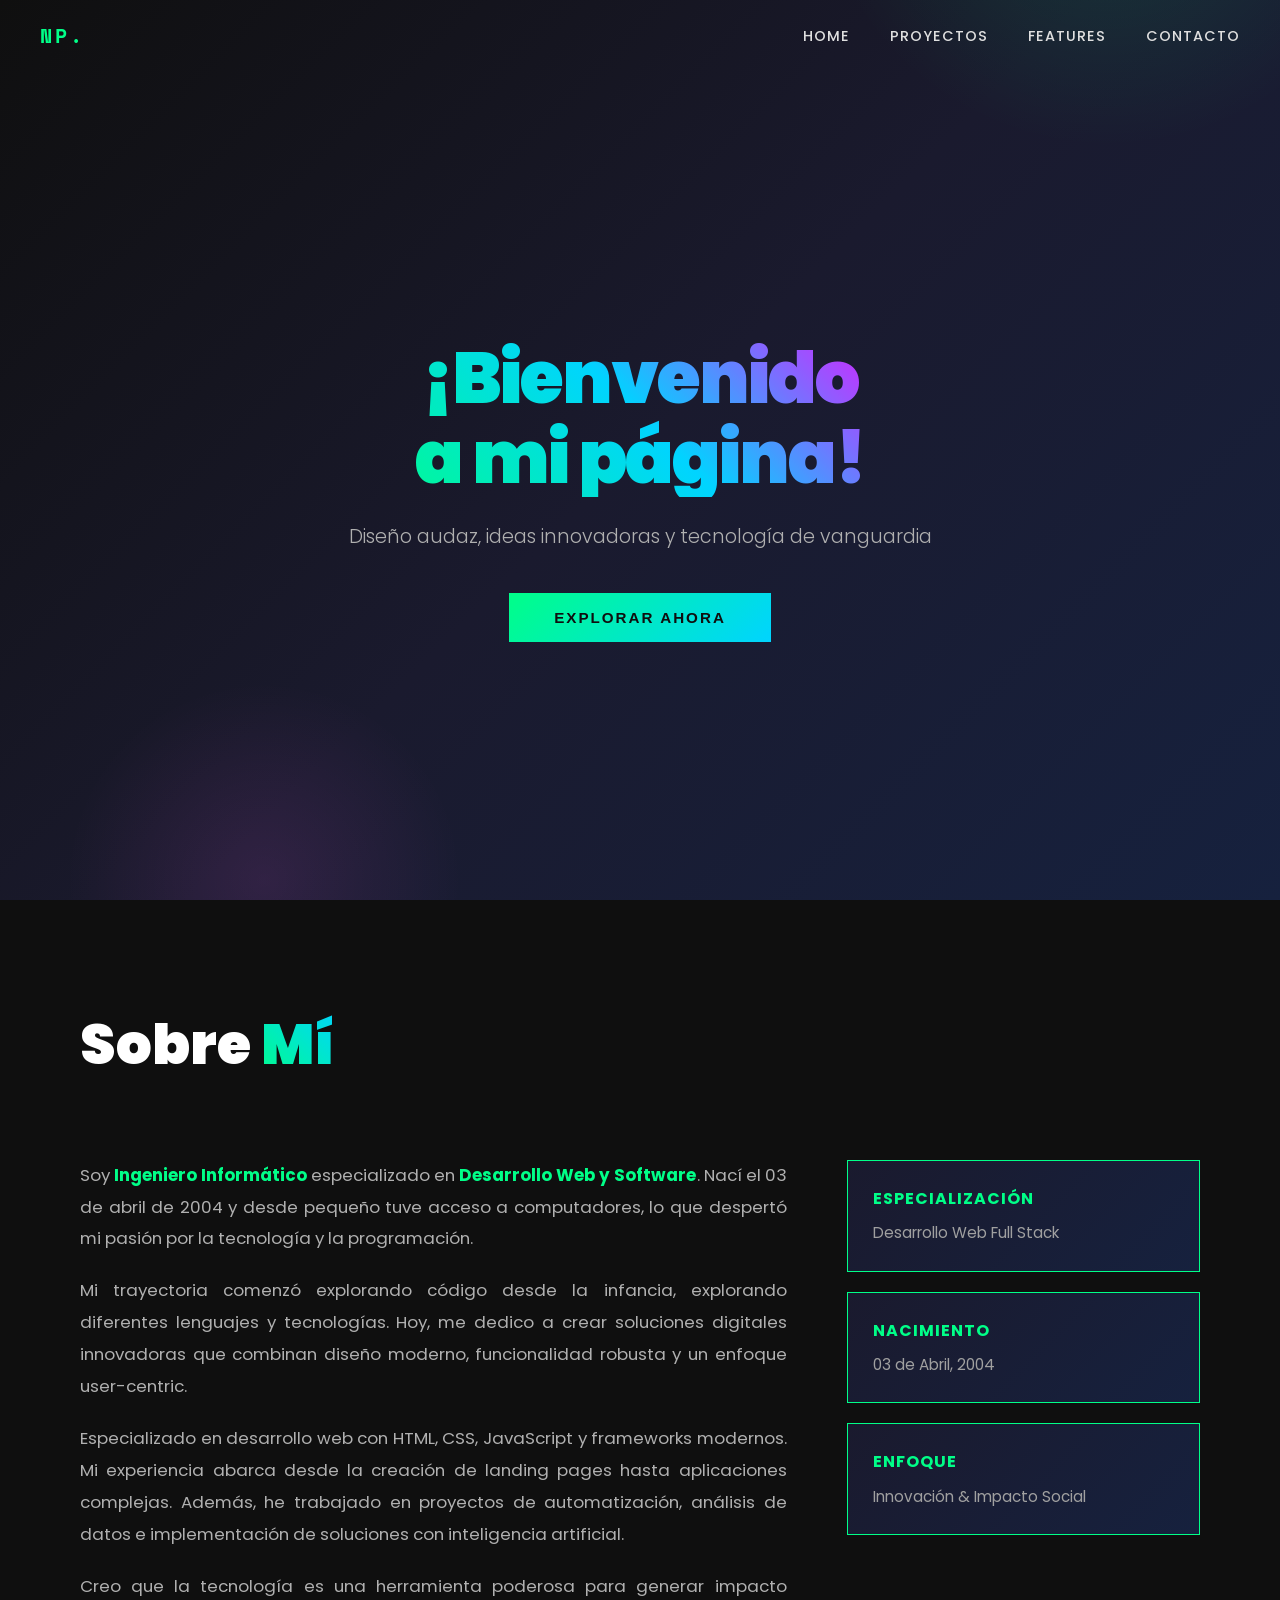
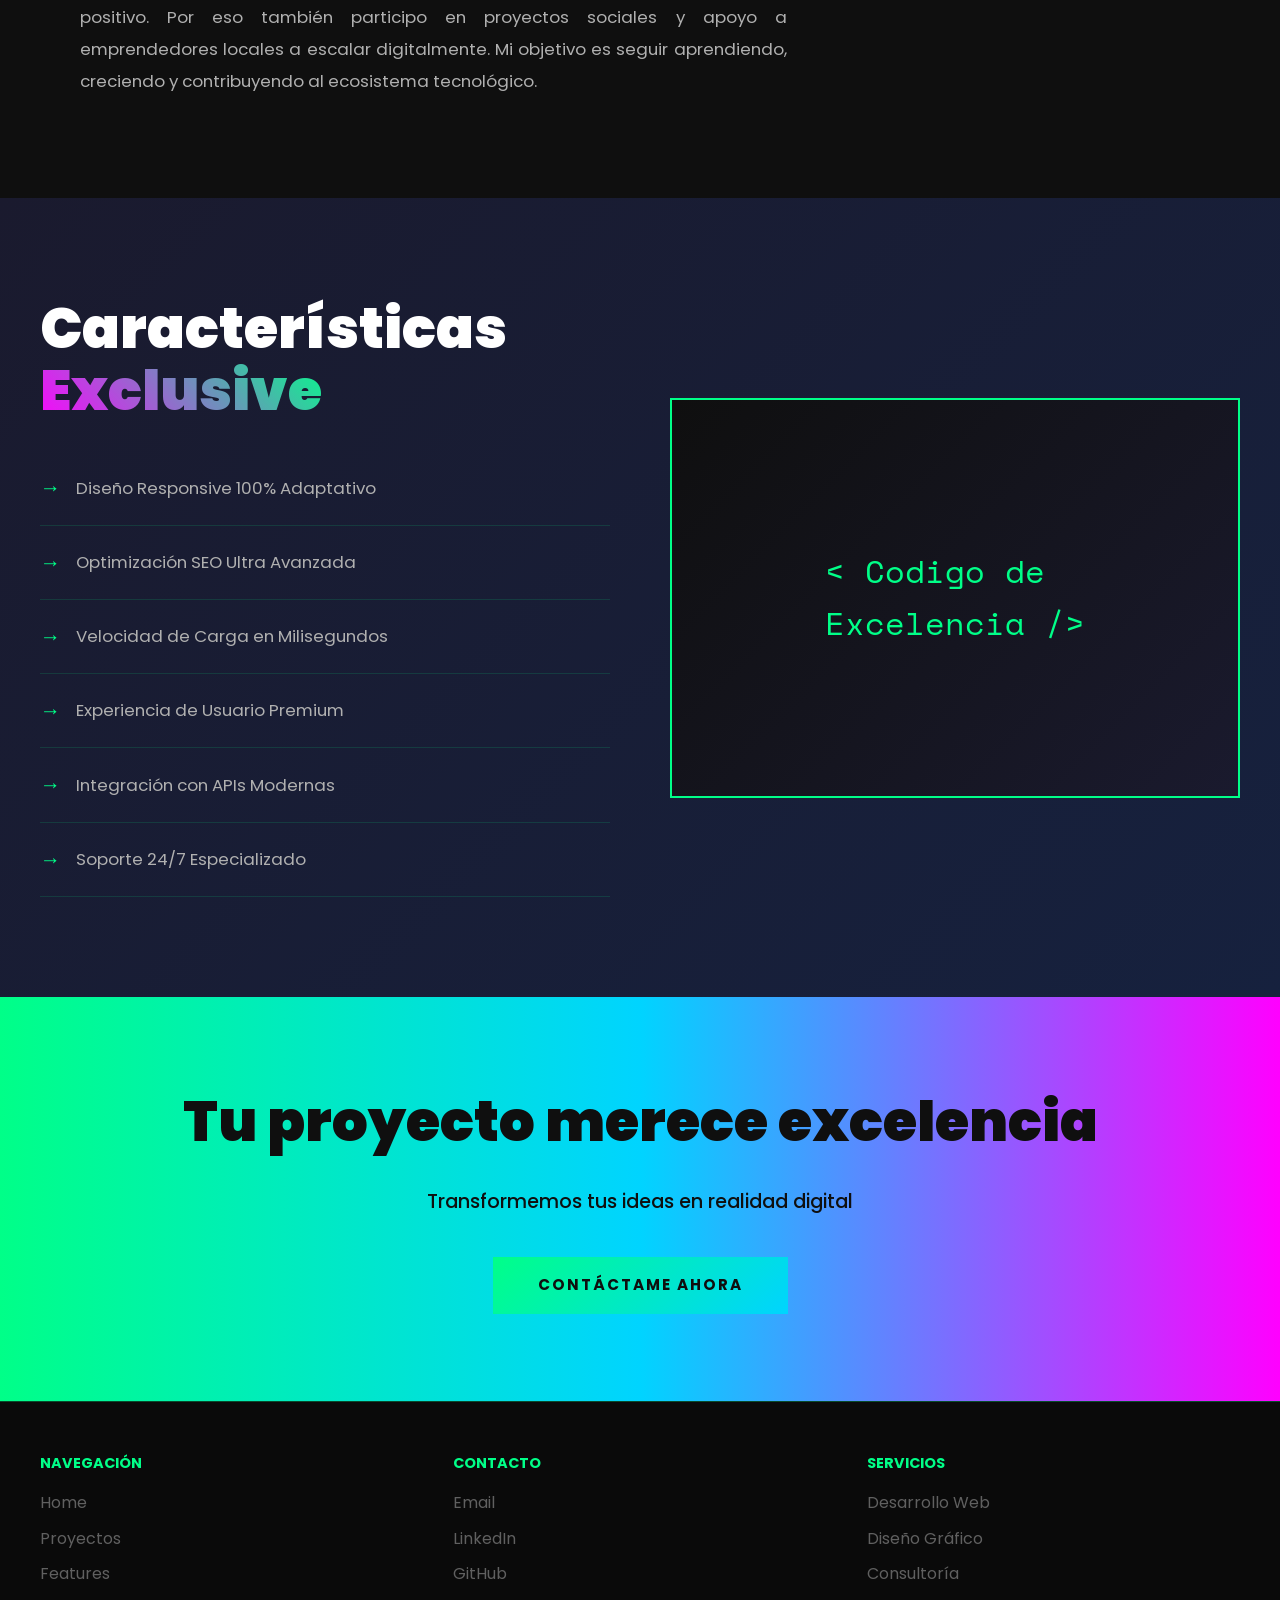
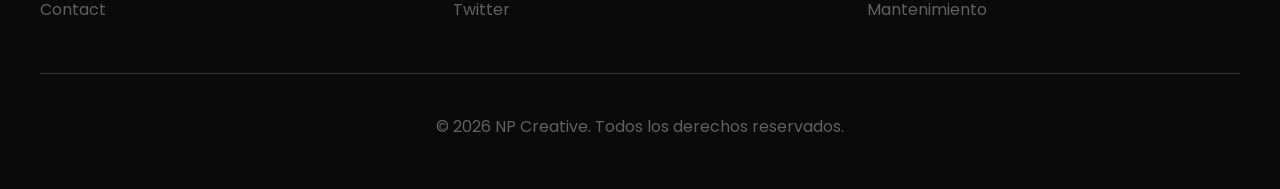
==== commit facde737: "Antiguo — Actualizado: especialización priorizada (Análisis & BD)" ====
--- a/index.html
+++ b/index.html
@@ -14,7 +14,7 @@
         <nav>
             <ul>
                 <li><a href="index.html">Home</a></li>
-                <li><a href="index.html#ideas">Ideas</a></li>
+                <li><a href="proyectos.html">Proyectos</a></li>
                 <li><a href="index.html#features">Features</a></li>
                 <li><a href="contacto.html">Contacto</a></li>
             </ul>
@@ -93,14 +93,14 @@
             <div class="footer-col">
                 <h4>Navegación</h4>
                 <a href="index.html">Home</a>
-                <a href="#ideas">Ideas</a>
+                <a href="proyectos.html">Proyectos</a>
                 <a href="#features">Features</a>
                 <a href="contacto.html">Contact</a>
             </div>
             <div class="footer-col">
                 <h4>Contacto</h4>
-                <a href="mailto:hola@mipagina.com">Email</a>
-                <a href="#">LinkedIn</a>
+                <a href="mailto:npardo@tricot.cl">Email</a>
+                <a href="https://cl.linkedin.com/in/nicolás-pardo-b39a513a5?trk=people-guest_people_search-card" target="_blank">LinkedIn</a>
                 <a href="#">GitHub</a>
                 <a href="#">Twitter</a>
             </div>
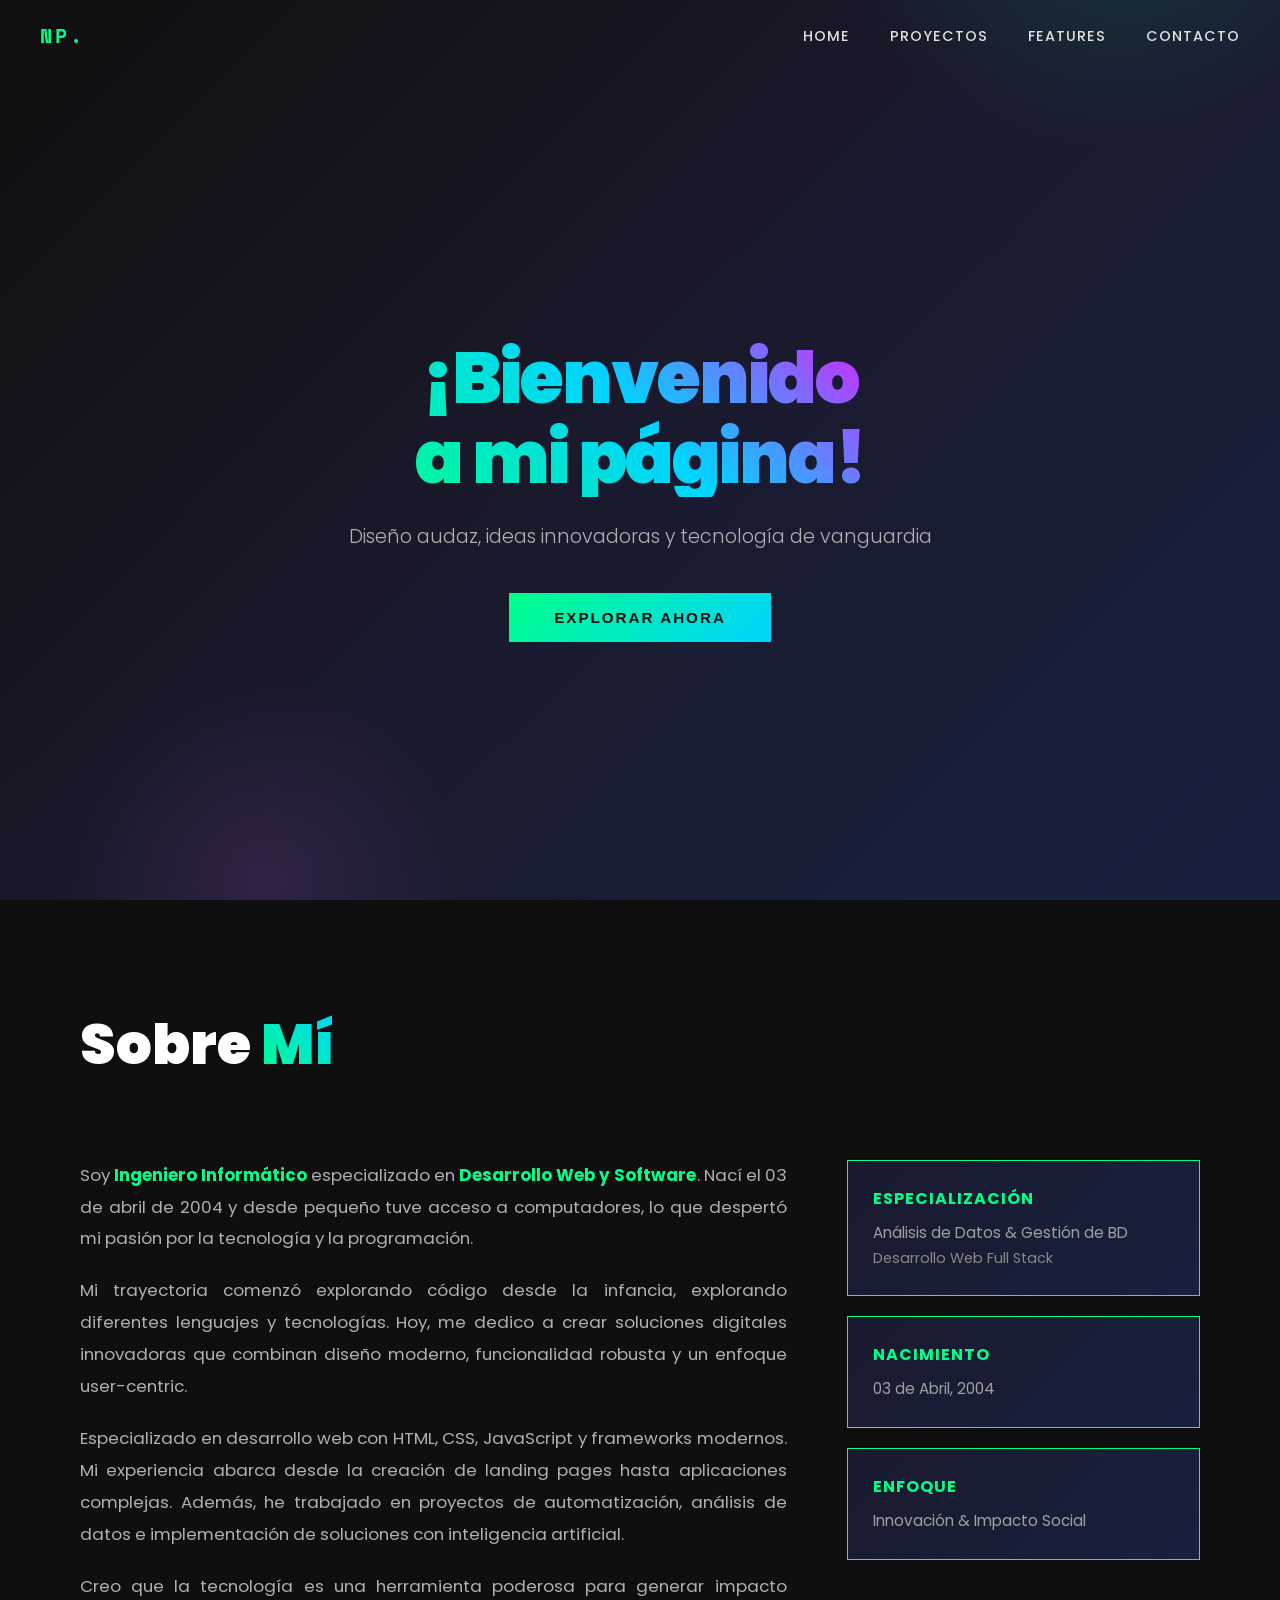
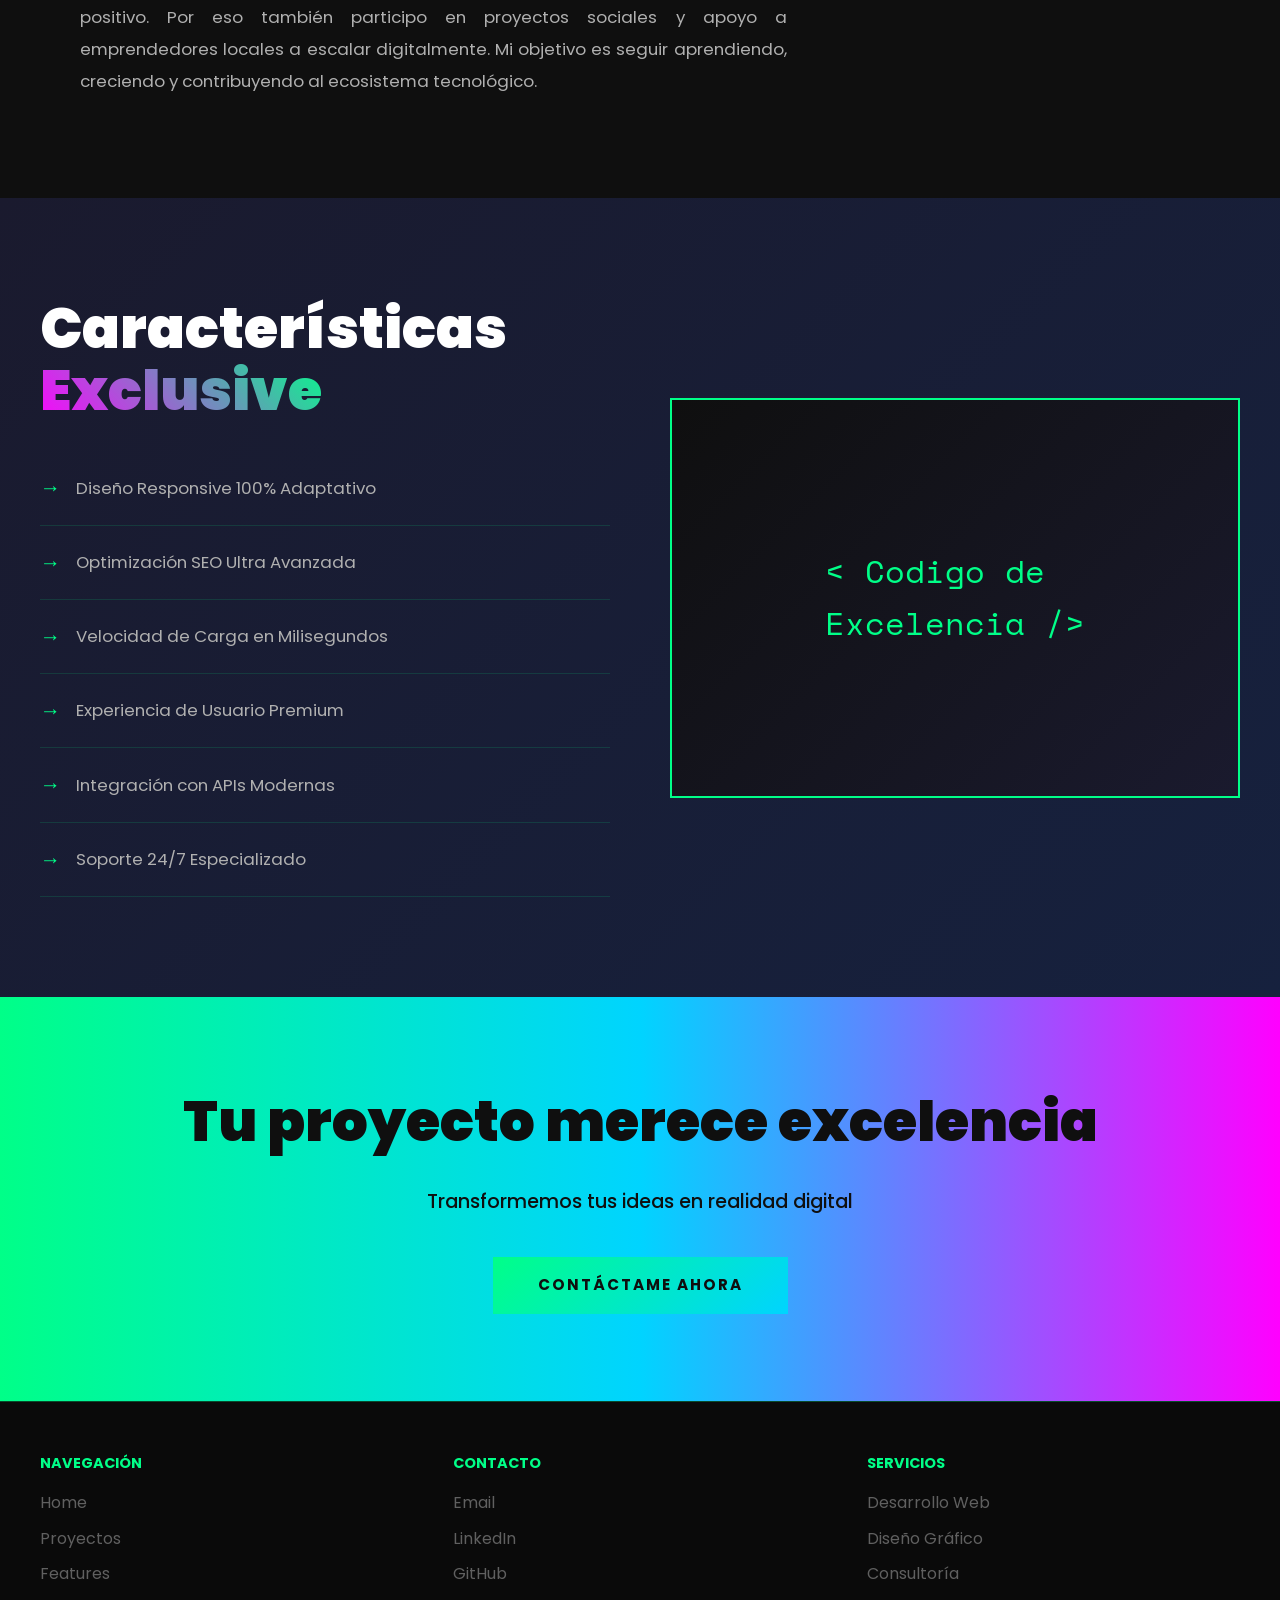
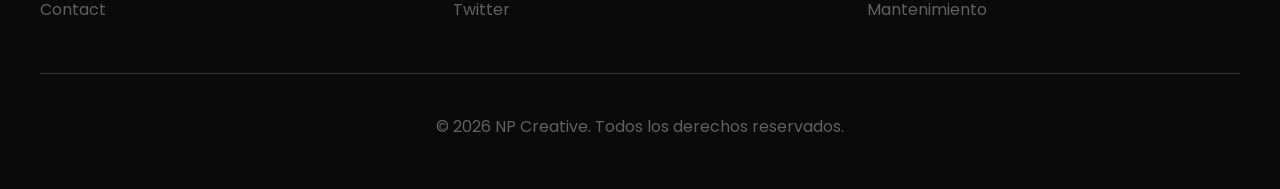
==== commit 2b542e70: "Antiguo — Actualizado: especialización priorizada (Análisis & BD)" ====
--- a/index.html
+++ b/index.html
@@ -47,7 +47,7 @@
                 <div class="about-highlight">
                     <div class="highlight-item">
                         <h3>Especialización</h3>
-                        <p>Desarrollo Web Full Stack</p>
+                        <p>Análisis de Datos & Gestión de BD<br><span style="font-size: 0.9rem; color: #888;">Desarrollo Web Full Stack</span></p>
                     </div>
                     <div class="highlight-item">
                         <h3>Nacimiento</h3>
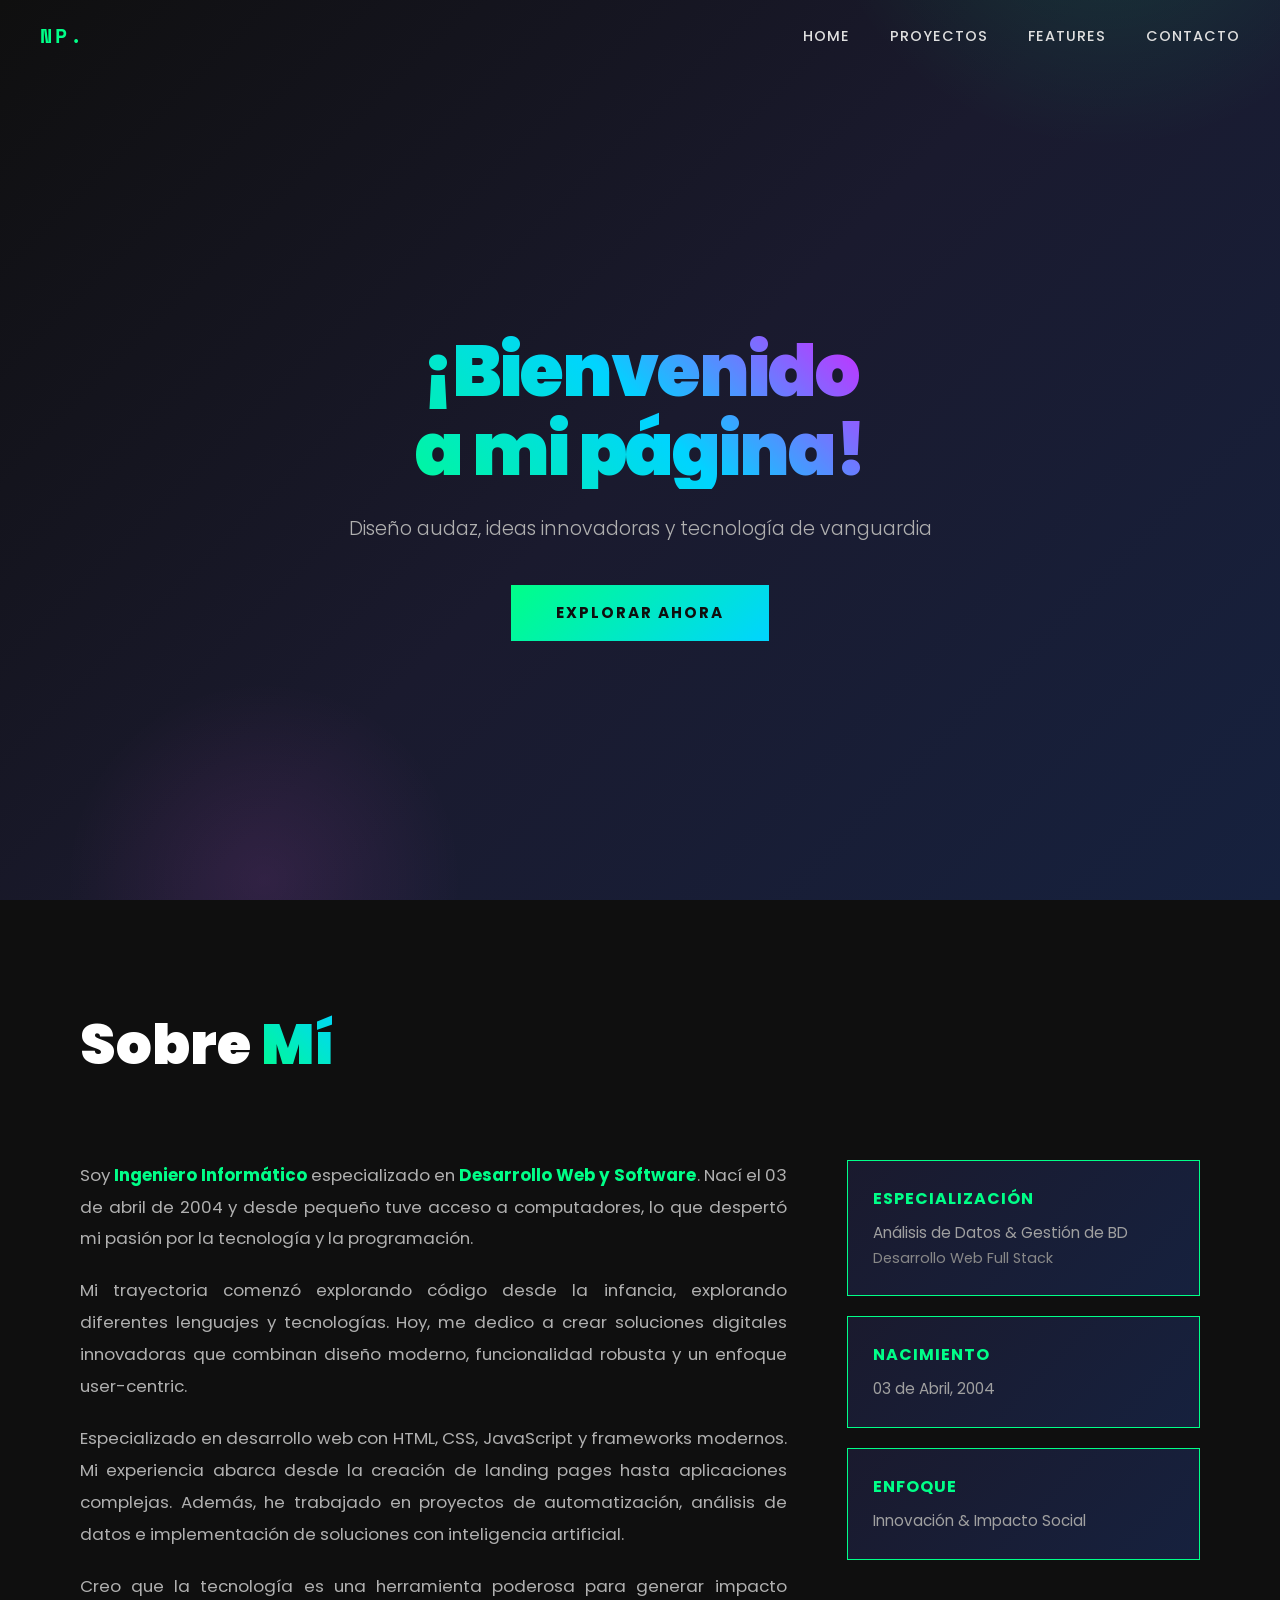
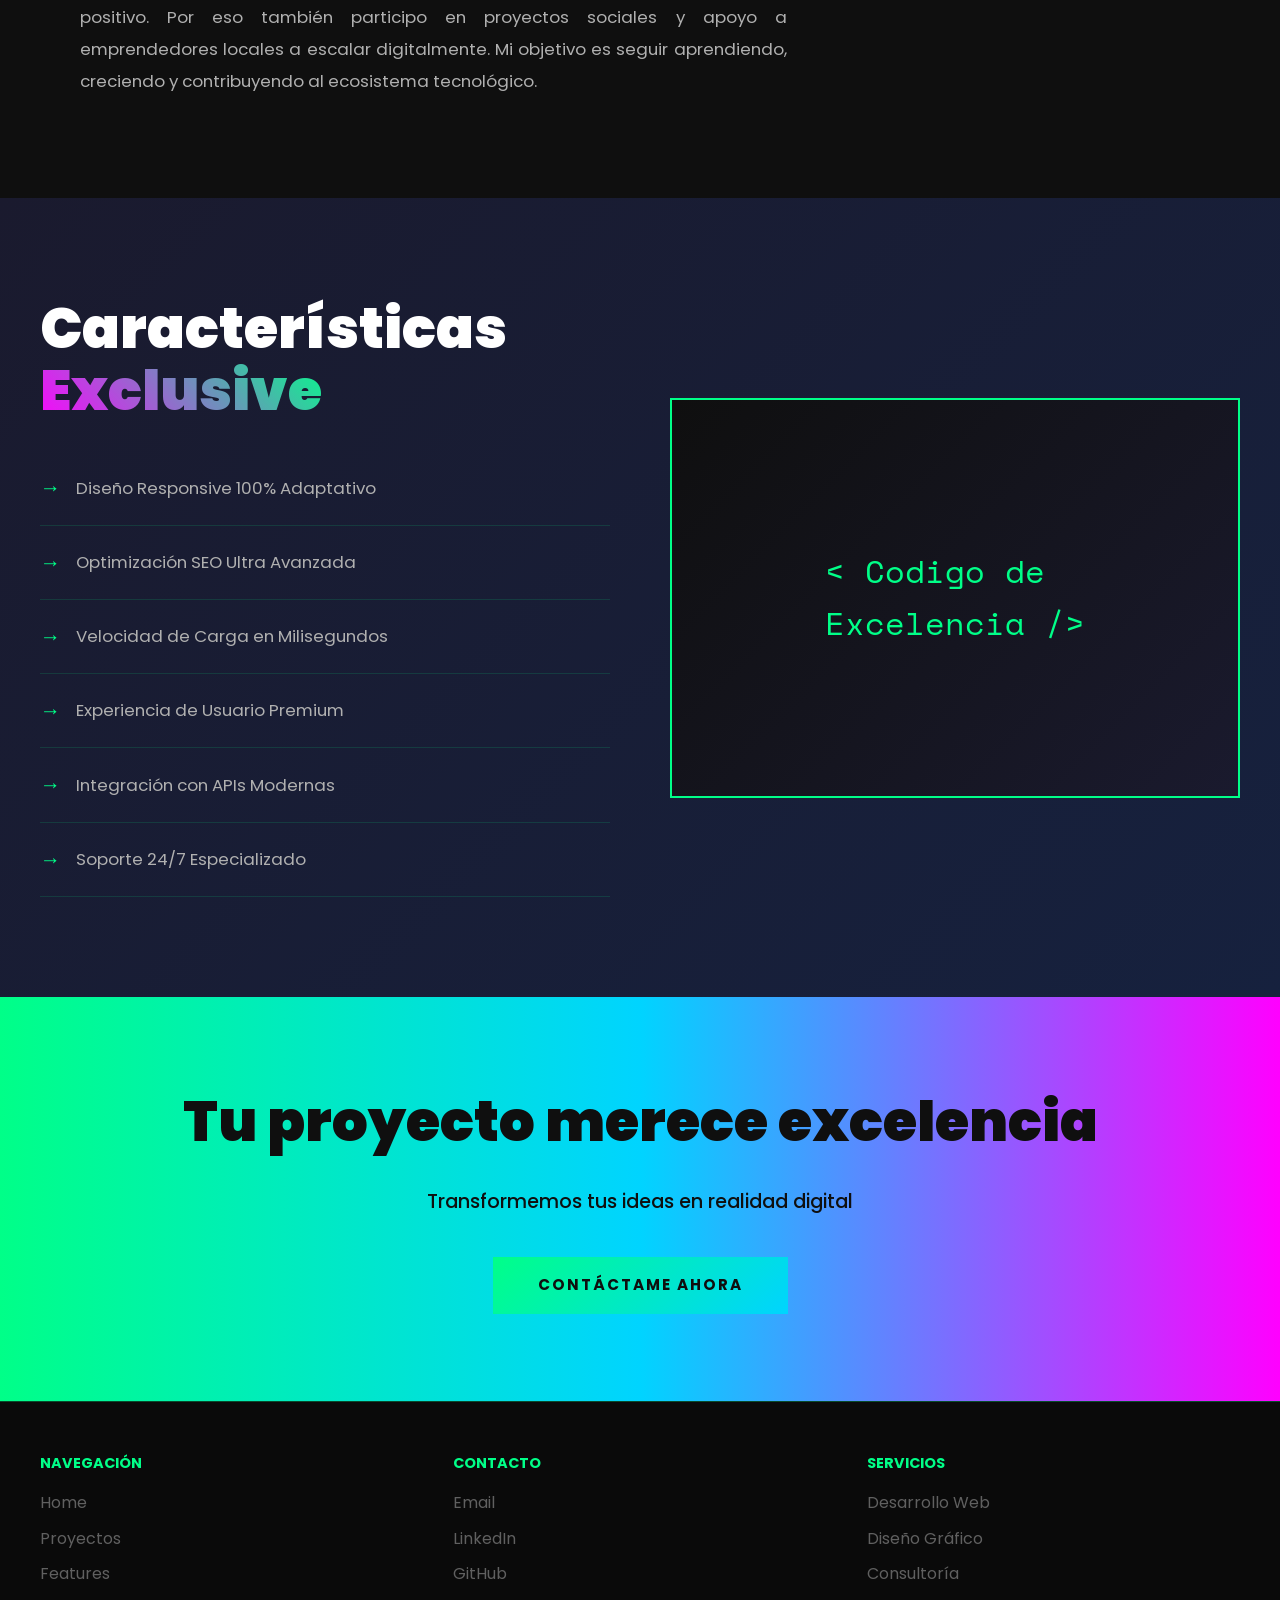
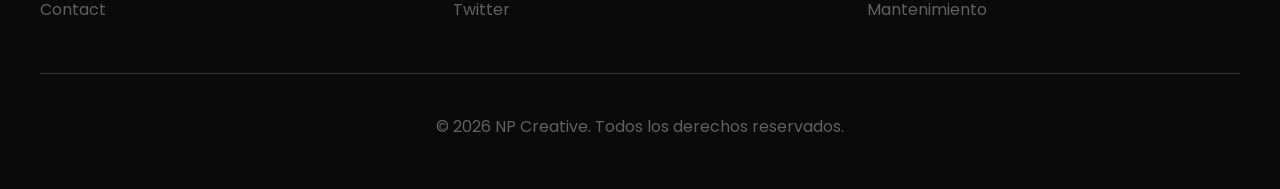
==== commit 399add26: "Antiguo — Convertido: botón 'Explorar Ahora' redirige a home" ====
--- a/index.html
+++ b/index.html
@@ -26,7 +26,7 @@
         <div class="hero-content">
             <h1>¡Bienvenido<br>a mi página!</h1>
             <p>Diseño audaz, ideas innovadoras y tecnología de vanguardia</p>
-            <button class="btn-primary">Explorar Ahora</button>
+            <a href="index.html" class="btn-primary" style="text-decoration: none; display: inline-block;">Explorar Ahora</a>
         </div>
     </section>
 
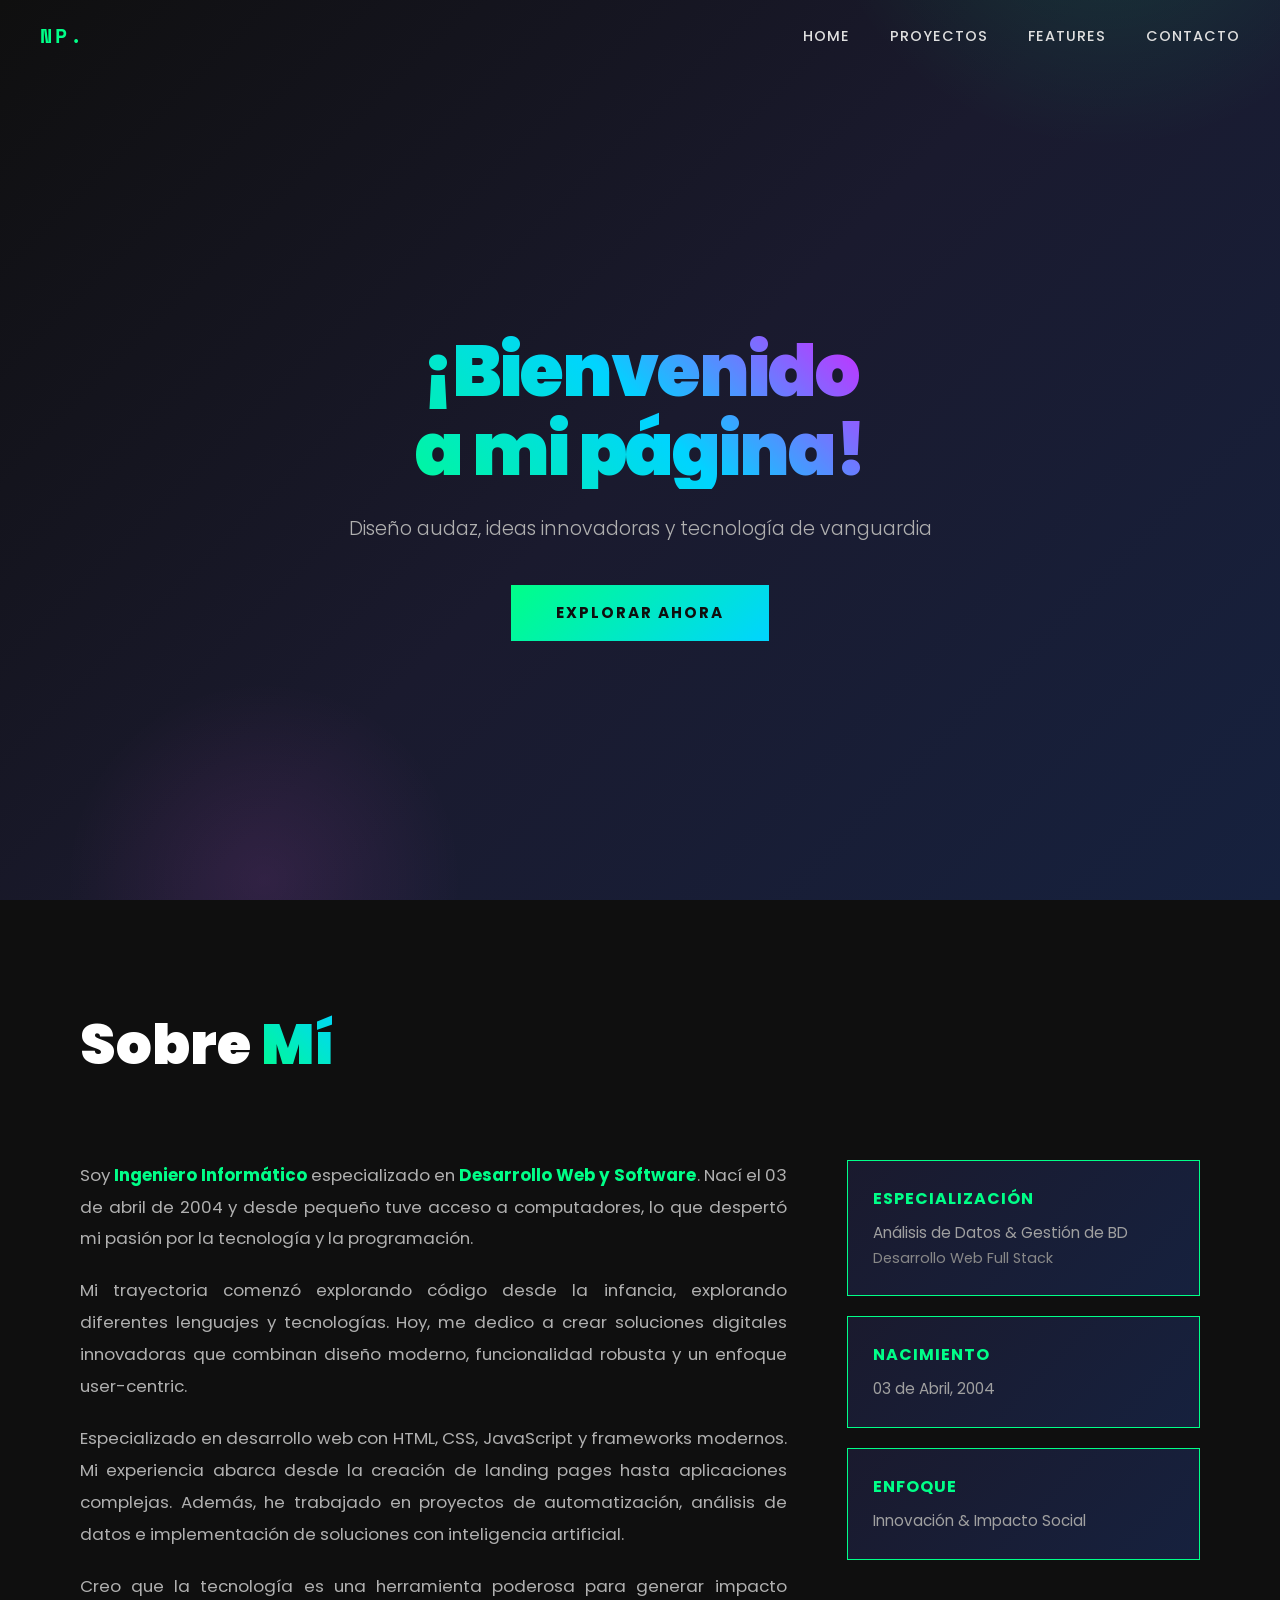
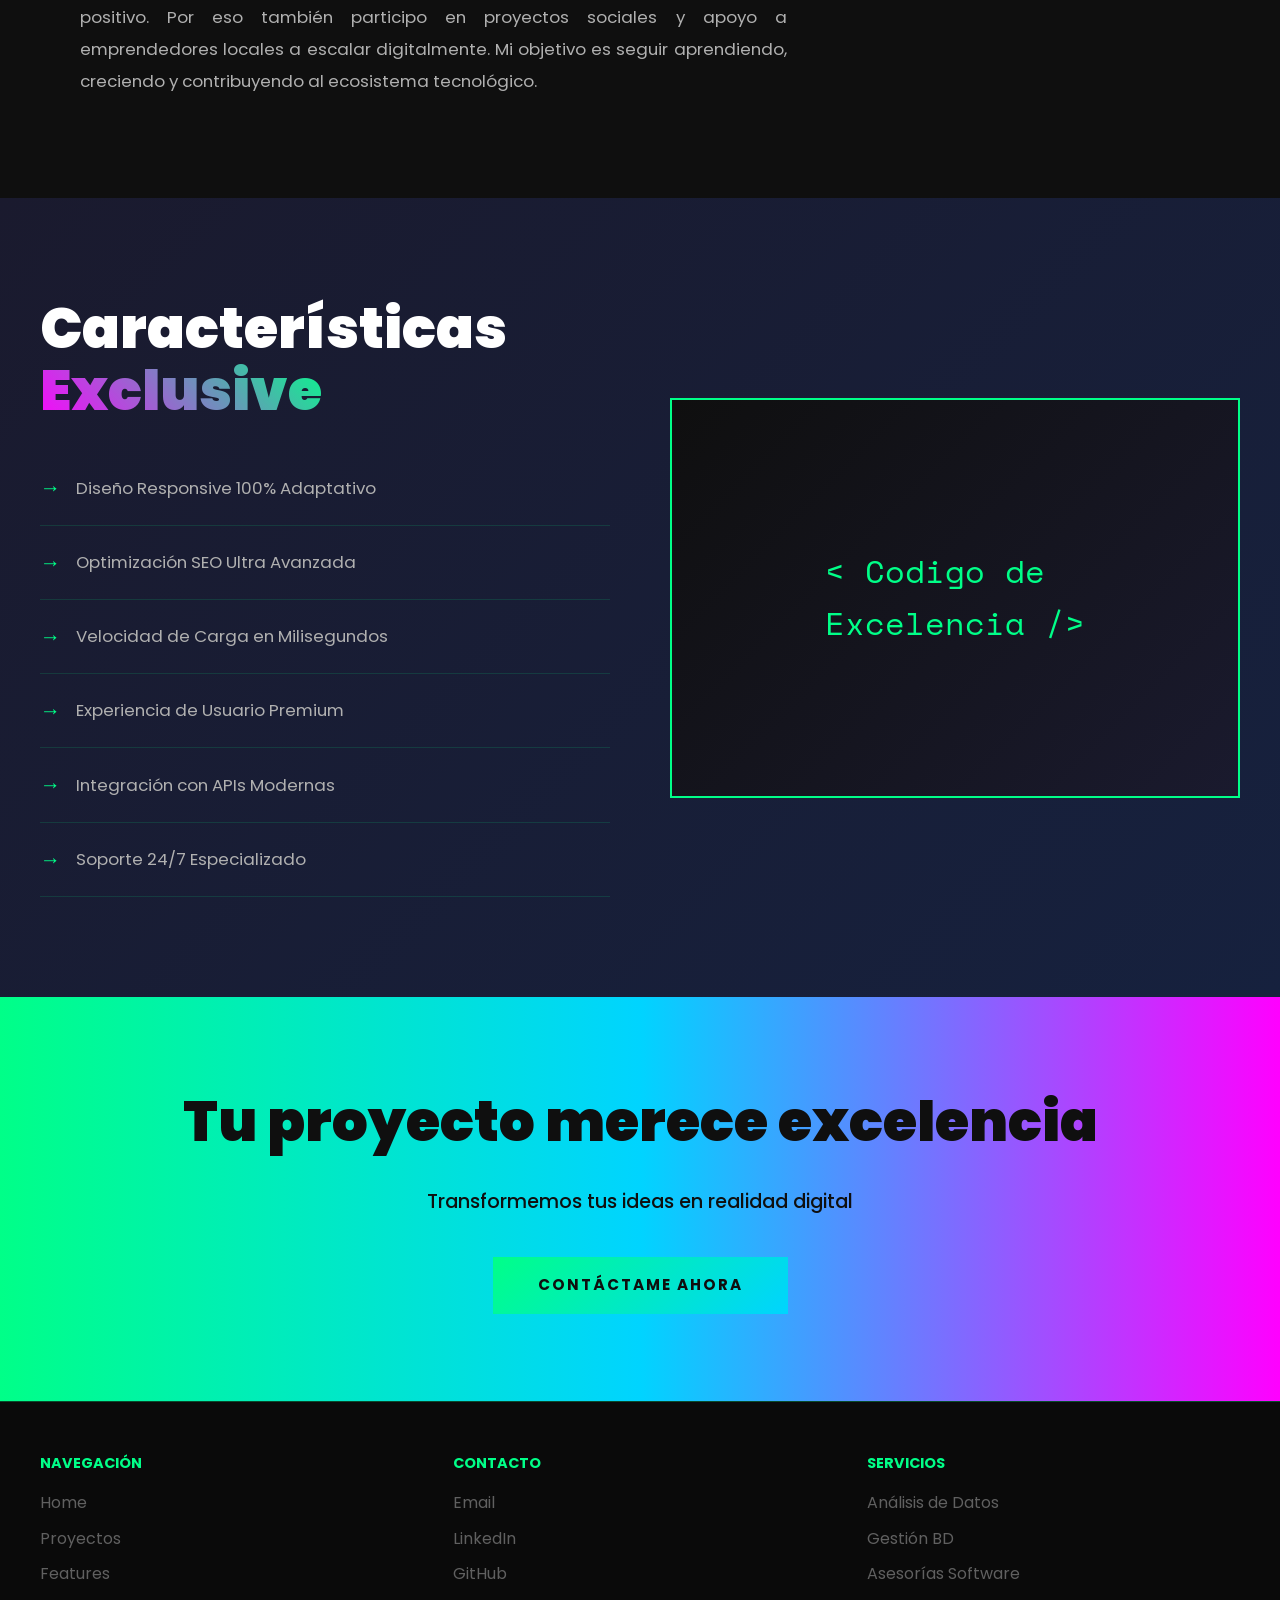
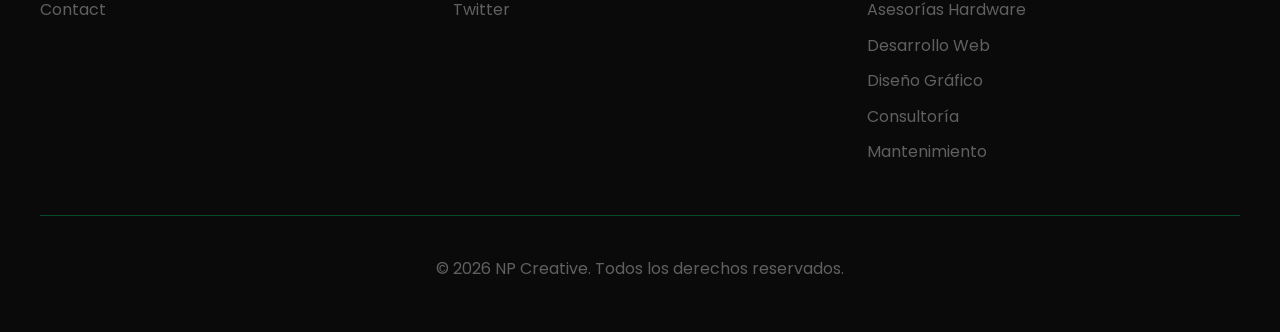
==== commit 1a535547: "Actualizar listado de servicios en footers de todas las páginas" ====
--- a/index.html
+++ b/index.html
@@ -26,7 +26,7 @@
         <div class="hero-content">
             <h1>¡Bienvenido<br>a mi página!</h1>
             <p>Diseño audaz, ideas innovadoras y tecnología de vanguardia</p>
-            <a href="index.html" class="btn-primary" style="text-decoration: none; display: inline-block;">Explorar Ahora</a>
+            <a href="#ideas" class="btn-primary" style="text-decoration: none; display: inline-block;">Explorar Ahora</a>
         </div>
     </section>
 
@@ -106,10 +106,14 @@
             </div>
             <div class="footer-col">
                 <h4>Servicios</h4>
-                <a href="#">Desarrollo Web</a>
-                <a href="#">Diseño Gráfico</a>
-                <a href="#">Consultoría</a>
-                <a href="#">Mantenimiento</a>
+                <a href="proyectos.html#services">Análisis de Datos</a>
+                <a href="proyectos.html#services">Gestión BD</a>
+                <a href="proyectos.html#services">Asesorías Software</a>
+                <a href="proyectos.html#services">Asesorías Hardware</a>
+                <a href="proyectos.html#services">Desarrollo Web</a>
+                <a href="proyectos.html#services">Diseño Gráfico</a>
+                <a href="proyectos.html#services">Consultoría</a>
+                <a href="proyectos.html#services">Mantenimiento</a>
             </div>
         </div>
         <div class="footer-bottom">
